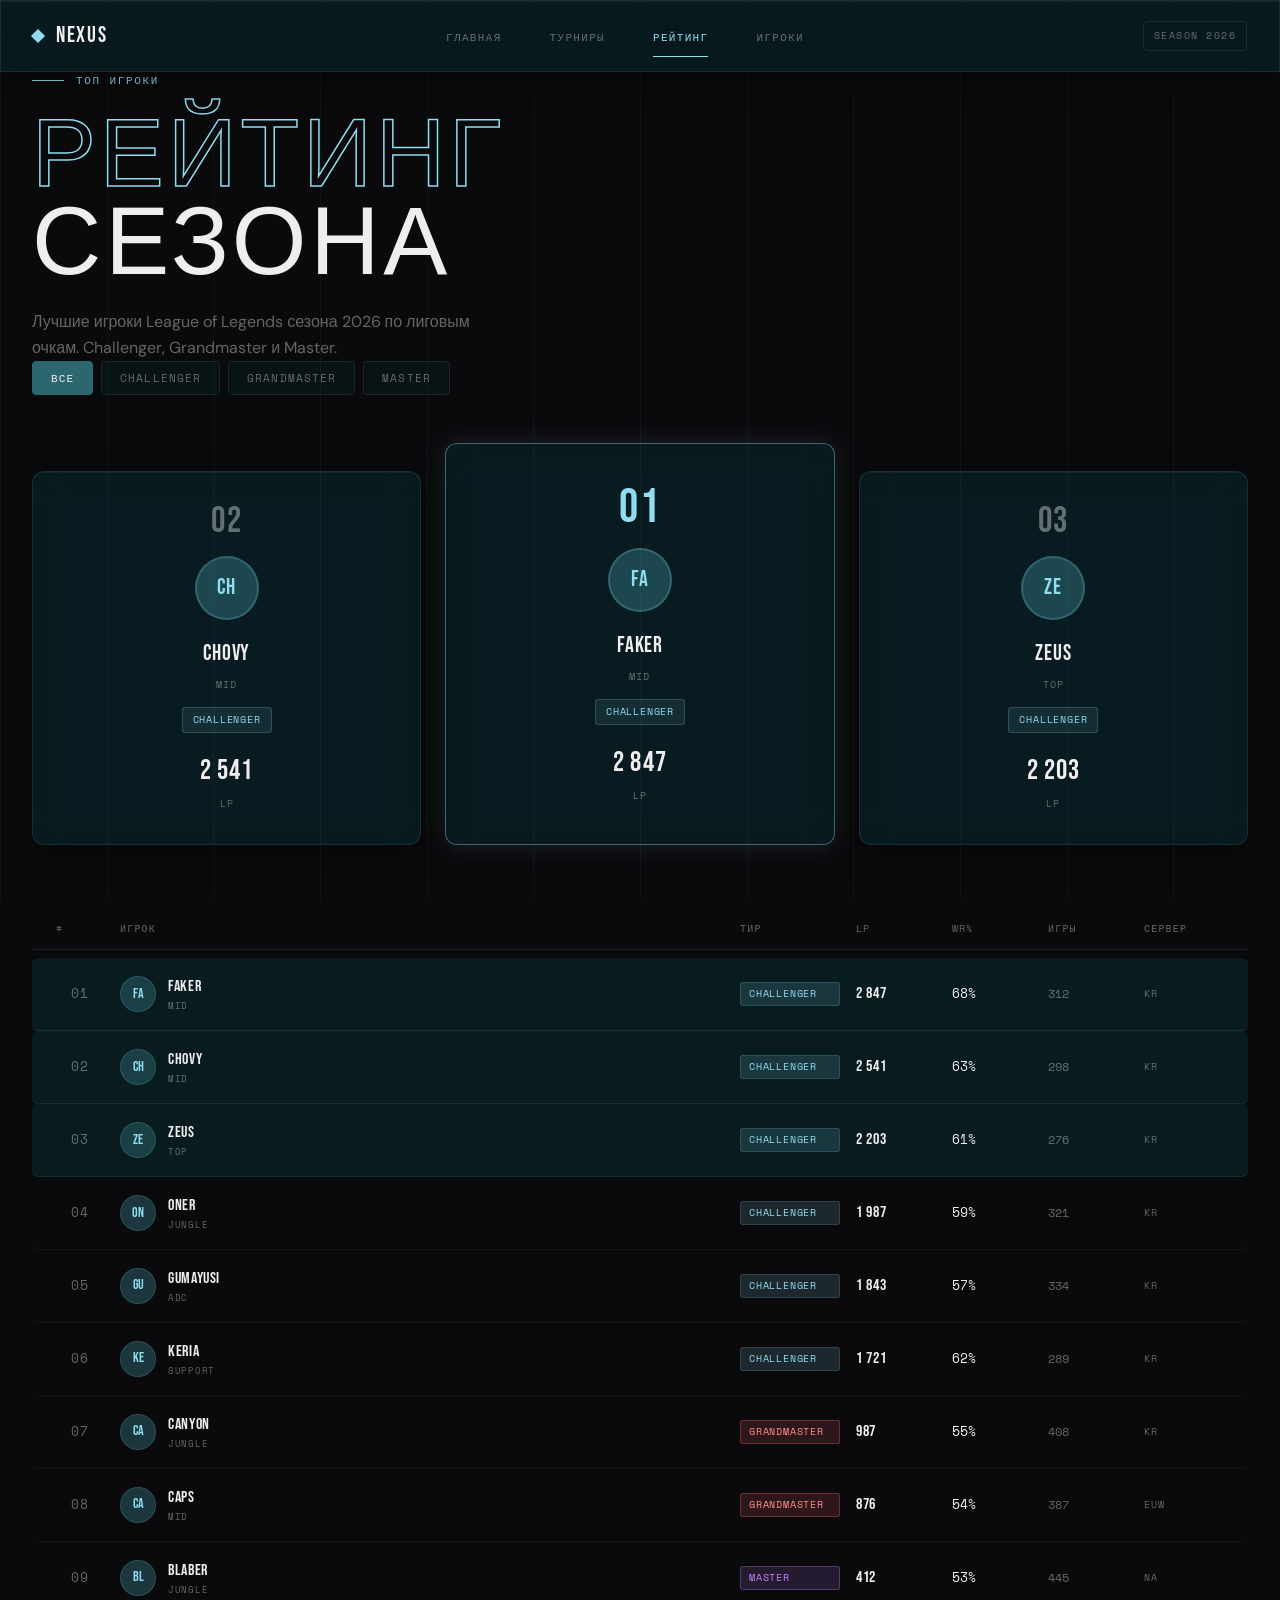
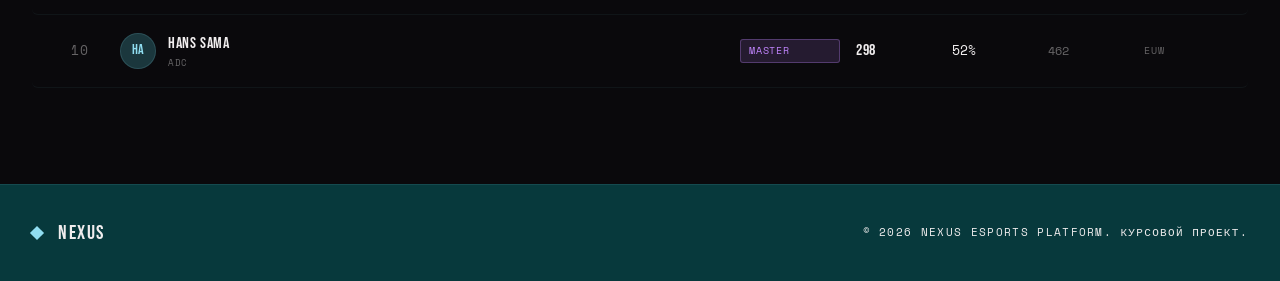
==== leaderboard.html @ 3f8cae0d "Initial commit" ====
<!DOCTYPE html>
<html lang="ru">
<head>
    <meta charset="UTF-8">
    <meta name="viewport" content="width=device-width, initial-scale=1.0">
    <title>NEXUS — Рейтинг игроков</title>
    <meta name="description" content="Рейтинг лучших игроков League of Legends. Challenger, Grandmaster и Master — топ сезона 2026.">
    <link rel="preconnect" href="https://fonts.googleapis.com">
    <link rel="preconnect" href="https://fonts.gstatic.com" crossorigin>
    <link href="https://fonts.googleapis.com/css2?family=Bebas+Neue&family=DM+Sans:wght@300;400;500;600;700&family=Space+Mono:wght@400;500;600;700&display=swap" rel="stylesheet">
    <link rel="stylesheet" href="styles/main.css">
</head>
<body data-page="leaderboard" class="dark">
    <div class="grid-overlay" aria-hidden="true"></div>

    <nav aria-label="Главная навигация">
        <a href="index.html" class="logo">
            <span class="logo-gem" aria-hidden="true"></span>
            NEXUS
        </a>
        <ul class="nav-center">
            <li><a href="index.html">Главная</a></li>
            <li><a href="tournaments.html">Турниры</a></li>
            <li><a href="leaderboard.html" class="active">Рейтинг</a></li>
            <li><a href="player.html">Игроки</a></li>
        </ul>
        <div class="nav-right">
            <span class="nav-tag">Season 2026</span>
        </div>
    </nav>

    <main>
        <section class="lb-hero">
            <div class="lb-label">Топ игроки</div>
            <h1>
                <span class="outline-frost">РЕЙТИНГ</span><br>
                СЕЗОНА
            </h1>
            <p class="lb-sub">
                Лучшие игроки League of Legends сезона 2026 по лиговым очкам. Challenger, Grandmaster и Master.
            </p>
        </section>

        <div class="lb-filters" aria-label="Фильтры по тиру" role="group">
            <button class="filter-tab active" data-tier="all">Все</button>
            <button class="filter-tab" data-tier="challenger">Challenger</button>
            <button class="filter-tab" data-tier="grandmaster">Grandmaster</button>
            <button class="filter-tab" data-tier="master">Master</button>
        </div>

        <section class="lb-podium" aria-label="Топ 3 игрока" id="podiumContainer">
        </section>

        <section class="lb-table-section" aria-label="Полный рейтинг">
            <div class="lb-table-head" role="row">
                <span>#</span>
                <span>Игрок</span>
                <span>Тир</span>
                <span>LP</span>
                <span class="col-wr">WR%</span>
                <span class="col-games">Игры</span>
                <span class="col-server">Сервер</span>
            </div>
            <div id="leaderboardTable" role="list" aria-label="Таблица рейтинга">
            </div>
        </section>
    </main>

    <footer>
        <div class="container">
            <div class="footer-inner">
                <span class="logo">
                    <span class="logo-gem" aria-hidden="true"></span>
                    NEXUS
                </span>
                <p class="footer-note">© 2026 NEXUS Esports Platform. Курсовой проект.</p>
            </div>
        </div>
    </footer>

    <script src="scripts/main.js"></script>
</body>
</html>
---- styles/main.css ----
*, *::before, *::after {
  box-sizing: border-box;
  margin: 0;
  padding: 0;
}

:root {
  --accent-game: #C8991A;
  --accent-game-light: #F0C040;
}

html {
  scroll-behavior: smooth;
  font-size: 16px;
}

body {
  font-family: "DM Sans", sans-serif;
  font-size: 15px;
  font-weight: 400;
  line-height: 1.6;
  color: #0C0C0C;
  background: #F7F5F0;
  overflow-x: hidden;
}

body.theme-lol {
  --accent-game: #3A86FF;
  --accent-game-light: #5fa0ff;
}

a {
  color: inherit;
  text-decoration: none;
}

button {
  font-family: inherit;
  font-size: inherit;
  color: inherit;
  background: none;
  border: none;
  cursor: pointer;
}

ul {
  list-style: none;
}

img, svg {
  display: block;
  max-width: 100%;
}

.grid-overlay {
  position: fixed;
  inset: 0;
  pointer-events: none;
  z-index: 1;
  background-image: linear-gradient(to right, rgba(12, 12, 12, 0.08) 1px, transparent 1px);
  background-size: 8.3333333333% 100%;
  opacity: 0.5;
}
@media (max-width: 900px) {
  .grid-overlay {
    display: none;
  }
}

h1, h2, h3, h4 {
  font-family: "Bebas Neue", sans-serif;
  font-weight: 400;
  line-height: 1;
  letter-spacing: 0.02em;
}

.mono {
  font-family: "Space Mono", monospace;
  letter-spacing: 0.04em;
}

section {
  opacity: 0;
  transform: translateY(40px);
  transition: opacity 0.6s cubic-bezier(0.16, 1, 0.3, 1), transform 0.6s cubic-bezier(0.16, 1, 0.3, 1);
  pointer-events: none;
}
section.fade-in {
  opacity: 1;
  transform: translateY(0);
  pointer-events: auto;
}

.container {
  width: 100%;
  max-width: 1440px;
  margin: 0 auto;
  padding: 0 2rem;
}
@media (max-width: 640px) {
  .container {
    padding: 0 1rem;
  }
}

.outline {
  -webkit-text-stroke: 1.5px #0C0C0C;
  color: transparent;
}

.gold {
  color: var(--accent-game);
}

.section-label {
  display: flex;
  align-items: center;
  gap: 1rem;
  margin-bottom: 2rem;
  font-family: "Space Mono", monospace;
  font-size: 12px;
  text-transform: uppercase;
  letter-spacing: 0.12em;
}
.section-label .label-num {
  color: var(--accent-game);
  font-weight: 700;
}
.section-label .label-text {
  color: #9A9080;
}

.section-header {
  width: 100%;
  max-width: 1440px;
  margin: 0 auto;
  padding: 0 2rem;
}
@media (max-width: 640px) {
  .section-header {
    padding: 0 1rem;
  }
}
.section-header {
  margin-bottom: 4rem;
}

.section-title {
  font-family: "Bebas Neue", sans-serif;
  font-size: clamp(38px, 5vw, 68px);
  line-height: 0.95;
  letter-spacing: 0.01em;
}

nav {
  position: sticky;
  top: 0;
  z-index: 100;
  height: 72px;
  display: flex;
  align-items: center;
  justify-content: space-between;
  padding: 0 2rem;
  border-bottom: 1px solid rgba(12, 12, 12, 0.08);
  background: rgba(247, 245, 240, 0.88);
  backdrop-filter: blur(14px);
  -webkit-backdrop-filter: blur(14px);
}
@media (max-width: 640px) {
  nav {
    padding: 0 1rem;
  }
}

.logo {
  display: flex;
  align-items: center;
  gap: 1rem;
  font-family: "Bebas Neue", sans-serif;
  font-size: 24px;
  letter-spacing: 0.08em;
}
.logo .logo-gem {
  width: 10px;
  height: 10px;
  background: var(--accent-game);
  transform: rotate(45deg);
  display: inline-block;
}

.nav-center {
  display: flex;
  gap: 3rem;
}
.nav-center a {
  font-family: "Space Mono", monospace;
  font-size: 12px;
  text-transform: uppercase;
  letter-spacing: 0.12em;
  color: #0C0C0C;
  padding: 0.5rem 0;
  position: relative;
  transition: color 0.2s cubic-bezier(0.16, 1, 0.3, 1);
}
.nav-center a::after {
  content: "";
  position: absolute;
  left: 0;
  bottom: -4px;
  width: 0;
  height: 1px;
  background: var(--accent-game);
  transition: width 0.35s cubic-bezier(0.16, 1, 0.3, 1);
}
.nav-center a:hover {
  color: var(--accent-game);
}
.nav-center a:hover::after {
  width: 100%;
}
.nav-center a.active {
  color: var(--accent-game);
}
.nav-center a.active::after {
  width: 100%;
}

.nav-right {
  display: flex;
  align-items: center;
  gap: 1.5rem;
}
.nav-right .nav-tag {
  font-family: "Space Mono", monospace;
  font-size: 10px;
  text-transform: uppercase;
  letter-spacing: 0.15em;
  color: #9A9080;
  padding: 6px 10px;
  border: 1px solid rgba(12, 12, 12, 0.08);
  border-radius: 4px;
}

.game-switcher {
  display: flex;
  gap: 2px;
  padding: 4px;
  background: #F0EDE6;
  border-radius: 8px;
  border: 1px solid rgba(12, 12, 12, 0.08);
}
.game-switcher .game-btn {
  font-family: "Space Mono", monospace;
  font-size: 11px;
  text-transform: uppercase;
  letter-spacing: 0.1em;
  padding: 6px 12px;
  border-radius: 4px;
  color: #9A9080;
  transition: all 0.2s cubic-bezier(0.16, 1, 0.3, 1);
}
.game-switcher .game-btn:hover {
  color: #0C0C0C;
}
.game-switcher .game-btn.active {
  background: #0C0C0C;
  color: #FAFAF8;
}

.hero {
  position: relative;
  padding: 4rem 0 0;
  overflow: hidden;
}
.hero::before {
  content: "";
  position: absolute;
  top: 20%;
  right: -10%;
  width: 600px;
  height: 600px;
  background: radial-gradient(circle, rgba(200, 153, 26, 0.15), transparent 70%);
  pointer-events: none;
  z-index: 0;
}

.hero-main {
  width: 100%;
  max-width: 1440px;
  margin: 0 auto;
  padding: 0 2rem;
}
@media (max-width: 640px) {
  .hero-main {
    padding: 0 1rem;
  }
}
.hero-main {
  display: grid;
  grid-template-columns: 1.2fr 1fr;
  gap: 5rem;
  align-items: center;
  padding-top: 4rem;
  padding-bottom: 5rem;
  position: relative;
  z-index: 1;
}

.hero-left {
  display: flex;
  flex-direction: column;
  gap: 2rem;
}

.season-tag {
  display: inline-flex;
  align-items: center;
  gap: 1rem;
  font-family: "Space Mono", monospace;
  font-size: 11px;
  text-transform: uppercase;
  letter-spacing: 0.18em;
  color: #9A9080;
}
.season-tag .season-bar {
  width: 32px;
  height: 1px;
  background: var(--accent-game);
}

.hero-headline {
  font-family: "Bebas Neue", sans-serif;
  font-size: clamp(70px, 9vw, 120px);
  line-height: 0.88;
  letter-spacing: 0.005em;
}
.hero-headline span {
  display: block;
}
.hero-headline .outline {
  -webkit-text-stroke: 2px #0C0C0C;
  color: transparent;
}
.hero-headline .gold {
  color: var(--accent-game);
}

.hero-body {
  max-width: 440px;
  font-size: 15px;
  color: #9A9080;
  line-height: 1.65;
}

.hero-cta {
  display: flex;
  gap: 1rem;
  flex-wrap: wrap;
  margin-top: 1rem;
}

.hero-metrics {
  display: flex;
  gap: 4rem;
  margin-top: 2rem;
  padding-top: 2rem;
  border-top: 1px solid rgba(12, 12, 12, 0.08);
}
.hero-metrics .metric {
  display: flex;
  flex-direction: column;
  gap: 4px;
}
.hero-metrics .metric-num {
  font-family: "Bebas Neue", sans-serif;
  font-size: 42px;
  line-height: 1;
  color: #0C0C0C;
}
.hero-metrics .metric-num sup {
  font-size: 0.5em;
  color: var(--accent-game);
  vertical-align: super;
}
.hero-metrics .metric-label {
  font-family: "Space Mono", monospace;
  font-size: 10px;
  text-transform: uppercase;
  letter-spacing: 0.15em;
  color: #9A9080;
}

.hero-right {
  position: relative;
  aspect-ratio: 1;
  display: flex;
  align-items: center;
  justify-content: center;
}

.hero-svg-wrap {
  width: 100%;
  max-width: 420px;
  aspect-ratio: 1;
  position: relative;
}
.hero-svg-wrap .hero-ring {
  position: absolute;
  inset: 0;
  border: 1px solid rgba(12, 12, 12, 0.08);
  border-radius: 50%;
}
.hero-svg-wrap .hero-ring.r2 {
  inset: 12%;
}
.hero-svg-wrap .hero-ring.r3 {
  inset: 28%;
  border-color: var(--accent-game);
  border-style: dashed;
}
.hero-svg-wrap .hero-gem-big {
  position: absolute;
  top: 50%;
  left: 50%;
  width: 80px;
  height: 80px;
  transform: translate(-50%, -50%) rotate(45deg);
  background: var(--accent-game);
  box-shadow: 0 20px 60px rgba(200, 153, 26, 0.4);
  animation: gem-float 4s ease-in-out infinite;
}
.hero-svg-wrap .hero-game-tag {
  position: absolute;
  font-family: "Space Mono", monospace;
  font-size: 11px;
  text-transform: uppercase;
  letter-spacing: 0.15em;
  padding: 6px 10px;
  background: #FAFAF8;
  border: 1px solid rgba(12, 12, 12, 0.08);
  border-radius: 4px;
}
.hero-svg-wrap .hero-game-tag.tag-dota {
  top: 10%;
  left: 0;
}
.hero-svg-wrap .hero-game-tag.tag-lol {
  bottom: 10%;
  right: 0;
}

@keyframes gem-float {
  0%, 100% {
    transform: translate(-50%, -50%) rotate(45deg);
  }
  50% {
    transform: translate(-50%, -60%) rotate(50deg);
  }
}
.btn-primary {
  display: inline-flex;
  align-items: center;
  gap: 0.5rem;
  padding: 14px 24px;
  background: #0C0C0C;
  color: #FAFAF8;
  font-family: "Space Mono", monospace;
  font-size: 12px;
  text-transform: uppercase;
  letter-spacing: 0.12em;
  border-radius: 4px;
  position: relative;
  overflow: hidden;
  isolation: isolate;
  transition: color 0.35s cubic-bezier(0.16, 1, 0.3, 1);
}
.btn-primary::before {
  content: "";
  position: absolute;
  inset: 0;
  background: #C8991A;
  transform: translateX(-101%);
  transition: transform 0.35s cubic-bezier(0.16, 1, 0.3, 1);
  z-index: -1;
}
.btn-primary:hover {
  color: #0C0C0C;
}
.btn-primary:hover::before {
  transform: translateX(0);
}
.btn-primary svg {
  transition: transform 0.35s cubic-bezier(0.16, 1, 0.3, 1);
}
.btn-primary:hover svg {
  transform: translateX(4px);
}

.btn-ghost {
  display: inline-flex;
  align-items: center;
  gap: 0.5rem;
  padding: 14px 24px;
  background: transparent;
  color: #0C0C0C;
  font-family: "Space Mono", monospace;
  font-size: 12px;
  text-transform: uppercase;
  letter-spacing: 0.12em;
  border: 1px solid #0C0C0C;
  border-radius: 4px;
  position: relative;
  overflow: hidden;
  isolation: isolate;
  transition: color 0.35s cubic-bezier(0.16, 1, 0.3, 1);
}
.btn-ghost::before {
  content: "";
  position: absolute;
  inset: 0;
  background: #0C0C0C;
  transform: translateX(-101%);
  transition: transform 0.35s cubic-bezier(0.16, 1, 0.3, 1);
  z-index: -1;
}
.btn-ghost:hover {
  color: #FAFAF8;
}
.btn-ghost:hover::before {
  transform: translateX(0);
}

.btn-nav {
  padding: 10px 18px;
  background: var(--accent-game);
  color: #0C0C0C;
  font-family: "Space Mono", monospace;
  font-size: 11px;
  text-transform: uppercase;
  letter-spacing: 0.12em;
  border-radius: 4px;
  transition: background 0.2s cubic-bezier(0.16, 1, 0.3, 1);
}
.btn-nav:hover {
  background: var(--accent-game-light);
}

.feature-link {
  display: inline-flex;
  align-items: center;
  gap: 0.5rem;
  font-family: "Space Mono", monospace;
  font-size: 11px;
  text-transform: uppercase;
  letter-spacing: 0.12em;
  color: #0C0C0C;
  padding-bottom: 2px;
  border-bottom: 1px solid #0C0C0C;
  transition: all 0.2s cubic-bezier(0.16, 1, 0.3, 1);
}
.feature-link:hover {
  color: var(--accent-game);
  border-color: var(--accent-game);
  gap: 1rem;
}

.match-card {
  background: #FAFAF8;
  border: 1px solid rgba(12, 12, 12, 0.08);
  border-radius: 8px;
  padding: 1.5rem;
  display: flex;
  flex-direction: column;
  gap: 1rem;
  transition: all 0.35s cubic-bezier(0.16, 1, 0.3, 1);
}
.match-card:hover {
  border-color: var(--accent-game);
  transform: translateY(-4px);
  box-shadow: 0 20px 40px -20px rgba(12, 12, 12, 0.15);
}

.match-header {
  display: flex;
  justify-content: space-between;
  align-items: center;
  font-family: "Space Mono", monospace;
  font-size: 10px;
  text-transform: uppercase;
  letter-spacing: 0.12em;
}

.match-status {
  display: inline-flex;
  align-items: center;
  gap: 6px;
  padding: 4px 8px;
  border-radius: 4px;
}
.match-status::before {
  content: "";
  width: 6px;
  height: 6px;
  border-radius: 50%;
  background: currentColor;
}
.match-status.live {
  background: rgba(220, 38, 38, 0.1);
  color: #DC2626;
}
.match-status.live::before {
  animation: pulse 1.4s ease-in-out infinite;
}
.match-status.upcoming {
  background: rgba(200, 153, 26, 0.12);
  color: #C8991A;
}
.match-status.finished {
  background: #F0EDE6;
  color: #9A9080;
}

.match-format {
  color: #9A9080;
}

.match-teams {
  display: grid;
  gap: 0.5rem;
}

.match-team {
  display: grid;
  grid-template-columns: 36px 1fr auto;
  align-items: center;
  gap: 1rem;
  padding: 1rem;
  background: #F7F5F0;
  border-radius: 4px;
}
.match-team .team-logo {
  width: 36px;
  height: 36px;
  display: flex;
  align-items: center;
  justify-content: center;
  background: #0C0C0C;
  color: #FAFAF8;
  font-family: "Space Mono", monospace;
  font-size: 11px;
  font-weight: 700;
  border-radius: 4px;
  letter-spacing: 0.05em;
}
.match-team .team-name {
  font-weight: 500;
  font-size: 14px;
}
.match-team .team-score {
  font-family: "Bebas Neue", sans-serif;
  font-size: 24px;
  color: #0C0C0C;
  min-width: 28px;
  text-align: right;
}
.match-team.winner .team-score {
  color: var(--accent-game);
}

.match-footer {
  display: flex;
  justify-content: space-between;
  align-items: center;
  font-family: "Space Mono", monospace;
  font-size: 11px;
  color: #9A9080;
  padding-top: 1rem;
  border-top: 1px solid rgba(12, 12, 12, 0.08);
}

.team-card {
  background: #FAFAF8;
  border: 1px solid rgba(12, 12, 12, 0.08);
  border-radius: 8px;
  padding: 2rem;
  display: flex;
  flex-direction: column;
  gap: 1.5rem;
  transition: all 0.35s cubic-bezier(0.16, 1, 0.3, 1);
}
.team-card:hover {
  border-color: var(--accent-game);
  transform: translateY(-4px);
}
.team-card .team-card-head {
  display: grid;
  grid-template-columns: 56px 1fr auto;
  align-items: center;
  gap: 1rem;
}
.team-card .team-card-logo {
  width: 56px;
  height: 56px;
  background: #0C0C0C;
  color: #FAFAF8;
  font-family: "Space Mono", monospace;
  font-size: 14px;
  font-weight: 700;
  display: flex;
  align-items: center;
  justify-content: center;
  border-radius: 8px;
}
.team-card .team-card-name {
  font-family: "Bebas Neue", sans-serif;
  font-size: 24px;
  letter-spacing: 0.02em;
}
.team-card .team-card-region {
  font-family: "Space Mono", monospace;
  font-size: 10px;
  text-transform: uppercase;
  letter-spacing: 0.15em;
  color: #9A9080;
  margin-top: 2px;
}
.team-card .team-card-game {
  font-family: "Space Mono", monospace;
  font-size: 10px;
  text-transform: uppercase;
  letter-spacing: 0.15em;
  padding: 4px 8px;
  border: 1px solid rgba(12, 12, 12, 0.08);
  border-radius: 4px;
}
.team-card .team-players {
  display: flex;
  flex-direction: column;
  gap: 4px;
}
.team-card .player-row {
  display: grid;
  grid-template-columns: 70px 1fr;
  gap: 1rem;
  padding: 6px 1rem;
  border-radius: 4px;
  font-size: 13px;
  background: #F7F5F0;
}
.team-card .player-row .player-role {
  font-family: "Space Mono", monospace;
  font-size: 10px;
  text-transform: uppercase;
  letter-spacing: 0.1em;
  color: #9A9080;
}
.team-card .player-row .player-name {
  font-weight: 500;
}
.team-card .team-winrate {
  display: flex;
  flex-direction: column;
  gap: 6px;
}
.team-card .team-winrate .wr-head {
  display: flex;
  justify-content: space-between;
  font-family: "Space Mono", monospace;
  font-size: 10px;
  text-transform: uppercase;
  letter-spacing: 0.12em;
  color: #9A9080;
}
.team-card .team-winrate .wr-head strong {
  color: #0C0C0C;
  font-weight: 700;
}
.team-card .team-winrate .wr-bar {
  height: 4px;
  background: #F0EDE6;
  border-radius: 2px;
  overflow: hidden;
}
.team-card .team-winrate .wr-bar span {
  display: block;
  height: 100%;
  background: var(--accent-game);
  border-radius: 2px;
  transition: width 0.6s cubic-bezier(0.16, 1, 0.3, 1);
}

.tournament-card {
  background: rgba(255, 255, 255, 0.05);
  border: 1px solid rgba(255, 255, 255, 0.08);
  border-radius: 8px;
  padding: 2rem;
  display: flex;
  flex-direction: column;
  gap: 1.5rem;
  color: #FAFAF8;
  transition: all 0.35s cubic-bezier(0.16, 1, 0.3, 1);
}
.tournament-card:hover {
  border-color: var(--accent-game);
  background: rgba(200, 153, 26, 0.05);
  transform: translateY(-4px);
}
.tournament-card.on-light {
  background: #FAFAF8;
  border-color: rgba(12, 12, 12, 0.08);
  color: #0C0C0C;
}
.tournament-card.on-light:hover {
  background: #F0EDE6;
}
.tournament-card.on-light .t-prize strong {
  color: var(--accent-game);
}
.tournament-card.on-light .t-meta {
  color: #9A9080;
}
.tournament-card .t-head {
  display: flex;
  justify-content: space-between;
  align-items: flex-start;
  gap: 1rem;
  font-family: "Space Mono", monospace;
  font-size: 10px;
  text-transform: uppercase;
  letter-spacing: 0.15em;
}
.tournament-card .t-game {
  padding: 4px 8px;
  border: 1px solid currentColor;
  border-radius: 4px;
  opacity: 0.7;
}
.tournament-card .t-status {
  padding: 4px 8px;
  border-radius: 4px;
  background: rgba(200, 153, 26, 0.2);
  color: var(--accent-game-light);
}
.tournament-card .t-status.finished {
  background: rgba(154, 144, 128, 0.2);
  opacity: 0.7;
}
.tournament-card .t-name {
  font-family: "Bebas Neue", sans-serif;
  font-size: 28px;
  line-height: 1.05;
  letter-spacing: 0.01em;
}
.tournament-card .t-meta {
  display: flex;
  flex-direction: column;
  gap: 4px;
  font-family: "Space Mono", monospace;
  font-size: 12px;
  color: rgba(255, 255, 255, 0.6);
}
.tournament-card .t-meta .t-meta-row {
  display: flex;
  justify-content: space-between;
}
.tournament-card .t-prize {
  display: flex;
  justify-content: space-between;
  align-items: baseline;
  padding-top: 1rem;
  border-top: 1px solid rgba(255, 255, 255, 0.08);
  font-family: "Space Mono", monospace;
  font-size: 11px;
  text-transform: uppercase;
  letter-spacing: 0.12em;
}
.tournament-card .t-prize strong {
  font-family: "Bebas Neue", sans-serif;
  font-size: 24px;
  color: var(--accent-game-light);
  letter-spacing: 0.01em;
}
.tournament-card.on-light .t-prize {
  border-top-color: rgba(12, 12, 12, 0.08);
}
.tournament-card.on-light .t-game {
  border-color: rgba(12, 12, 12, 0.08);
}

.feature-card {
  position: relative;
  padding: 2rem;
  background: #FAFAF8;
  border: 1px solid rgba(12, 12, 12, 0.08);
  border-radius: 8px;
  display: flex;
  flex-direction: column;
  gap: 1.5rem;
  transition: all 0.35s cubic-bezier(0.16, 1, 0.3, 1);
}
.feature-card:hover {
  border-color: var(--accent-game);
  transform: translateY(-4px);
}
.feature-card .feature-icon-wrap {
  width: 56px;
  height: 56px;
  display: flex;
  align-items: center;
  justify-content: center;
  background: #F0EDE6;
  border-radius: 8px;
  color: var(--accent-game);
}
.feature-card .feature-num {
  position: absolute;
  top: 1.5rem;
  right: 1.5rem;
  font-family: "Space Mono", monospace;
  font-size: 11px;
  color: #9A9080;
  letter-spacing: 0.12em;
}
.feature-card .feature-title {
  font-family: "Bebas Neue", sans-serif;
  font-size: 28px;
  line-height: 1;
}
.feature-card .feature-desc {
  color: #9A9080;
  font-size: 14px;
  flex: 1;
}
.feature-card .feature-link {
  display: inline-flex;
  align-items: center;
  gap: 6px;
  font-family: "Space Mono", monospace;
  font-size: 11px;
  text-transform: uppercase;
  letter-spacing: 0.12em;
  color: var(--accent-game);
  transition: gap 0.2s cubic-bezier(0.16, 1, 0.3, 1);
  margin-top: auto;
}
.feature-card .feature-link:hover {
  gap: 10px;
}

@keyframes pulse {
  0%, 100% {
    opacity: 1;
    transform: scale(1);
  }
  50% {
    opacity: 0.4;
    transform: scale(1.3);
  }
}
.ticker-bar {
  border-top: 1px solid rgba(12, 12, 12, 0.08);
  border-bottom: 1px solid rgba(12, 12, 12, 0.08);
  background: #F0EDE6;
  overflow: hidden;
  position: relative;
  z-index: 1;
}

.ticker-track {
  display: flex;
  gap: 4rem;
  padding: 1rem 0;
  animation: ticker-scroll 40s linear infinite;
  white-space: nowrap;
  width: max-content;
}

.ticker-item {
  display: inline-flex;
  align-items: center;
  gap: 1rem;
  font-family: "Space Mono", monospace;
  font-size: 13px;
  color: #9A9080;
}
.ticker-item strong {
  color: #0C0C0C;
  font-weight: 500;
}
.ticker-item .ticker-gem {
  width: 6px;
  height: 6px;
  transform: rotate(45deg);
  background: var(--accent-game);
  flex-shrink: 0;
}
.ticker-item .ticker-score {
  font-family: "Bebas Neue", sans-serif;
  color: var(--accent-game);
  font-size: 18px;
}

@keyframes ticker-scroll {
  from {
    transform: translateX(0);
  }
  to {
    transform: translateX(-50%);
  }
}
.section-marquee {
  padding: 4rem 0;
  overflow: hidden;
  border-top: 1px solid rgba(12, 12, 12, 0.08);
  border-bottom: 1px solid rgba(12, 12, 12, 0.08);
}

.marquee-row {
  overflow: hidden;
  width: 100%;
}

.marquee-track {
  display: flex;
  gap: 5rem;
  animation: marquee-scroll 35s linear infinite;
  width: max-content;
  padding: 1rem 0;
}

.marquee-item {
  font-family: "Bebas Neue", sans-serif;
  font-size: clamp(48px, 8vw, 100px);
  line-height: 1;
  letter-spacing: 0.04em;
  display: inline-flex;
  align-items: center;
  gap: 1.5rem;
  white-space: nowrap;
  color: #0C0C0C;
}
.marquee-item.outline-text {
  -webkit-text-stroke: 1.5px #0C0C0C;
  color: transparent;
}
.marquee-item .m-gem {
  width: 24px;
  height: 24px;
  transform: rotate(45deg);
  background: var(--accent-game);
  flex-shrink: 0;
}
.marquee-item .m-circle {
  width: 24px;
  height: 24px;
  border: 2px solid var(--accent-game);
  border-radius: 50%;
  flex-shrink: 0;
}

@keyframes marquee-scroll {
  from {
    transform: translateX(0);
  }
  to {
    transform: translateX(-50%);
  }
}
.section-features {
  padding: 8rem 0;
}
@media (max-width: 900px) {
  .section-features {
    padding: 4rem 0;
  }
}
.section-features {
  background: #F7F5F0;
  position: relative;
}

.features-grid {
  width: 100%;
  max-width: 1440px;
  margin: 0 auto;
  padding: 0 2rem;
}
@media (max-width: 640px) {
  .features-grid {
    padding: 0 1rem;
  }
}
.features-grid {
  display: grid;
  grid-template-columns: repeat(3, 1fr);
  gap: 1.5rem;
}

.section-tournaments {
  padding: 8rem 0;
}
@media (max-width: 900px) {
  .section-tournaments {
    padding: 4rem 0;
  }
}
.section-tournaments {
  background: #0C0C0C;
  color: #FAFAF8;
  position: relative;
  overflow: hidden;
}
.section-tournaments .section-label .label-text {
  color: rgba(255, 255, 255, 0.5);
}
.section-tournaments .section-title {
  color: #FAFAF8;
}

.dark-blob {
  position: absolute;
  width: 500px;
  height: 500px;
  border-radius: 50%;
  background: rgba(200, 153, 26, 0.12);
  filter: blur(80px);
  pointer-events: none;
}
.dark-blob.dark-blob-1 {
  top: -10%;
  left: -10%;
}
.dark-blob.dark-blob-2 {
  bottom: -15%;
  right: -10%;
  background: rgba(58, 134, 255, 0.1);
}

.tournaments-list {
  width: 100%;
  max-width: 1440px;
  margin: 0 auto;
  padding: 0 2rem;
}
@media (max-width: 640px) {
  .tournaments-list {
    padding: 0 1rem;
  }
}
.tournaments-list {
  display: grid;
  grid-template-columns: repeat(3, 1fr);
  gap: 1.5rem;
  position: relative;
  z-index: 1;
}

.tournaments-page .section-tournaments {
  background: #F7F5F0;
  color: #0C0C0C;
}
.tournaments-page .section-tournaments .section-label .label-text {
  color: #9A9080;
}
.tournaments-page .section-tournaments .section-title {
  color: #0C0C0C;
}
.tournaments-page .section-tournaments .dark-blob {
  display: none;
}

.section-leaders {
  padding: 8rem 0;
}
@media (max-width: 900px) {
  .section-leaders {
    padding: 4rem 0;
  }
}
.section-leaders {
  background: #F0EDE6;
}

.leaders-layout {
  width: 100%;
  max-width: 1440px;
  margin: 0 auto;
  padding: 0 2rem;
}
@media (max-width: 640px) {
  .leaders-layout {
    padding: 0 1rem;
  }
}
.leaders-layout {
  display: grid;
  grid-template-columns: 2fr 1fr;
  gap: 3rem;
  align-items: start;
}

.leaders-table {
  display: flex;
  flex-direction: column;
  gap: 0.5rem;
}

.leader-row {
  display: grid;
  grid-template-columns: 40px 48px 1fr 80px 60px;
  align-items: center;
  gap: 1.5rem;
  padding: 1.5rem;
  background: #FAFAF8;
  border: 1px solid rgba(12, 12, 12, 0.08);
  border-radius: 8px;
  transition: all 0.35s cubic-bezier(0.16, 1, 0.3, 1);
}
.leader-row:hover {
  border-color: var(--accent-game);
  transform: translateX(6px);
}
.leader-row .rank {
  font-family: "Bebas Neue", sans-serif;
  font-size: 28px;
  color: var(--accent-game);
  letter-spacing: 0.02em;
}
.leader-row .lr-logo {
  width: 48px;
  height: 48px;
  background: #0C0C0C;
  color: #FAFAF8;
  font-family: "Space Mono", monospace;
  font-size: 12px;
  font-weight: 700;
  display: flex;
  align-items: center;
  justify-content: center;
  border-radius: 4px;
}
.leader-row .lr-info {
  display: flex;
  flex-direction: column;
  gap: 2px;
}
.leader-row .lr-info .lr-name {
  font-family: "Bebas Neue", sans-serif;
  font-size: 20px;
  letter-spacing: 0.02em;
}
.leader-row .lr-info .lr-region {
  font-family: "Space Mono", monospace;
  font-size: 10px;
  text-transform: uppercase;
  letter-spacing: 0.15em;
  color: #9A9080;
}
.leader-row .lr-wr {
  font-family: "Space Mono", monospace;
  font-size: 12px;
  color: #9A9080;
  text-transform: uppercase;
  letter-spacing: 0.1em;
  text-align: right;
}
.leader-row .lr-wr strong {
  display: block;
  font-family: "Bebas Neue", sans-serif;
  font-size: 24px;
  color: #0C0C0C;
  letter-spacing: 0.01em;
}
.leader-row .lr-game {
  font-family: "Space Mono", monospace;
  font-size: 10px;
  text-transform: uppercase;
  letter-spacing: 0.15em;
  color: #9A9080;
  padding: 4px 8px;
  border: 1px solid rgba(12, 12, 12, 0.08);
  border-radius: 4px;
  text-align: center;
}
@media (max-width: 640px) {
  .leader-row {
    grid-template-columns: 30px 40px 1fr 60px;
  }
  .leader-row .lr-game {
    display: none;
  }
}

.leaders-visual {
  position: sticky;
  top: calc(72px + 2rem);
  padding: 2rem;
  background: #0C0C0C;
  color: #FAFAF8;
  border-radius: 16px;
  display: flex;
  flex-direction: column;
  gap: 1.5rem;
}
.leaders-visual .leaders-visual-title {
  font-family: "Space Mono", monospace;
  font-size: 11px;
  text-transform: uppercase;
  letter-spacing: 0.15em;
  color: rgba(255, 255, 255, 0.5);
}
.leaders-visual .leaders-visual-num {
  font-family: "Bebas Neue", sans-serif;
  font-size: 80px;
  line-height: 0.9;
  color: var(--accent-game);
}
.leaders-visual .leaders-visual-desc {
  font-size: 13px;
  color: rgba(255, 255, 255, 0.6);
}
.leaders-visual .leaders-bars {
  display: flex;
  gap: 6px;
  align-items: flex-end;
  height: 120px;
  margin-top: 1rem;
}
.leaders-visual .leaders-bars span {
  flex: 1;
  background: rgba(255, 255, 255, 0.1);
  border-radius: 2px;
  transition: background 0.2s cubic-bezier(0.16, 1, 0.3, 1);
}
.leaders-visual .leaders-bars span:nth-child(3n) {
  background: var(--accent-game);
}
.leaders-visual .leaders-bars span:hover {
  background: var(--accent-game-light);
}

.page-hero {
  width: 100%;
  max-width: 1440px;
  margin: 0 auto;
  padding: 0 2rem;
}
@media (max-width: 640px) {
  .page-hero {
    padding: 0 1rem;
  }
}
.page-hero {
  padding-top: 5rem;
  padding-bottom: 2rem;
  display: flex;
  flex-direction: column;
  gap: 1.5rem;
}
.page-hero .page-label {
  font-family: "Space Mono", monospace;
  font-size: 11px;
  text-transform: uppercase;
  letter-spacing: 0.15em;
  color: #9A9080;
}
.page-hero .page-label .label-num {
  color: var(--accent-game);
  font-weight: 700;
}
.page-hero .page-title {
  font-family: "Bebas Neue", sans-serif;
  font-size: clamp(56px, 8vw, 96px);
  line-height: 0.92;
}
.page-hero .page-sub {
  max-width: 520px;
  color: #9A9080;
  font-size: 15px;
}

.filters-bar {
  width: 100%;
  max-width: 1440px;
  margin: 0 auto;
  padding: 0 2rem;
}
@media (max-width: 640px) {
  .filters-bar {
    padding: 0 1rem;
  }
}
.filters-bar {
  display: flex;
  gap: 1.5rem;
  flex-wrap: wrap;
  align-items: center;
  padding-bottom: 3rem;
}
.filters-bar .filter-group {
  display: flex;
  flex-direction: column;
  gap: 6px;
}
.filters-bar .filter-group label {
  font-family: "Space Mono", monospace;
  font-size: 10px;
  text-transform: uppercase;
  letter-spacing: 0.15em;
  color: #9A9080;
}
.filters-bar select {
  font-family: "Space Mono", monospace;
  font-size: 12px;
  padding: 10px 32px 10px 14px;
  background: #FAFAF8;
  border: 1px solid rgba(12, 12, 12, 0.08);
  border-radius: 4px;
  color: #0C0C0C;
  cursor: pointer;
  appearance: none;
  background-image: url("data:image/svg+xml;utf8,<svg xmlns='http://www.w3.org/2000/svg' width='10' height='10' viewBox='0 0 10 10'><path d='M2 4 L5 7 L8 4' stroke='%230C0C0C' stroke-width='1.5' fill='none'/></svg>");
  background-repeat: no-repeat;
  background-position: right 12px center;
  min-width: 160px;
  transition: border 0.2s cubic-bezier(0.16, 1, 0.3, 1);
}
.filters-bar select:hover, .filters-bar select:focus {
  border-color: var(--accent-game);
  outline: none;
}

.catalog-grid {
  width: 100%;
  max-width: 1440px;
  margin: 0 auto;
  padding: 0 2rem;
}
@media (max-width: 640px) {
  .catalog-grid {
    padding: 0 1rem;
  }
}
.catalog-grid {
  display: grid;
  gap: 1.5rem;
  padding-bottom: 8rem;
}

.catalog-grid.tournaments-list {
  grid-template-columns: repeat(3, 1fr);
}

.catalog-grid.teams-grid {
  grid-template-columns: repeat(3, 1fr);
}

.catalog-grid.matches-list {
  grid-template-columns: 1fr;
  max-width: 900px;
  margin-left: auto;
  margin-right: auto;
}

.catalog-grid.matches-list .match-card .match-teams {
  grid-template-columns: 1fr 1fr;
}

.empty-state {
  width: 100%;
  max-width: 1440px;
  margin: 0 auto;
  padding: 0 2rem;
}
@media (max-width: 640px) {
  .empty-state {
    padding: 0 1rem;
  }
}
.empty-state {
  padding: 5rem 0;
  text-align: center;
  color: #9A9080;
  font-family: "Space Mono", monospace;
  font-size: 13px;
  text-transform: uppercase;
  letter-spacing: 0.12em;
}

footer {
  width: 100%;
  max-width: 1440px;
  margin: 0 auto;
  padding: 0 2rem;
}
@media (max-width: 640px) {
  footer {
    padding: 0 1rem;
  }
}
footer {
  padding: 2rem 2rem;
  display: flex;
  justify-content: space-between;
  align-items: center;
  gap: 1.5rem;
  border-top: 1px solid rgba(12, 12, 12, 0.08);
  font-family: "Space Mono", monospace;
  font-size: 11px;
  color: #9A9080;
  text-transform: uppercase;
  letter-spacing: 0.12em;
}
footer .footer-logo {
  display: flex;
  align-items: center;
  gap: 1rem;
  font-family: "Bebas Neue", sans-serif;
  font-size: 20px;
  letter-spacing: 0.08em;
  color: #0C0C0C;
}
footer .footer-logo .logo-gem {
  width: 8px;
  height: 8px;
  background: var(--accent-game);
  transform: rotate(45deg);
}
footer .footer-right {
  display: flex;
  gap: 1.5rem;
}
footer .footer-right a {
  transition: color 0.2s cubic-bezier(0.16, 1, 0.3, 1);
}
footer .footer-right a:hover {
  color: var(--accent-game);
}

@media (max-width: 1100px) {
  .nav-center {
    gap: 1.5rem;
  }
  .hero-main {
    grid-template-columns: 1fr !important;
    gap: 4rem !important;
  }
  .hero-right {
    display: none !important;
  }
  .features-grid {
    grid-template-columns: repeat(2, 1fr) !important;
  }
  .tournaments-list {
    grid-template-columns: repeat(2, 1fr) !important;
  }
  .teams-grid {
    grid-template-columns: repeat(2, 1fr) !important;
  }
}
@media (max-width: 900px) {
  .nav-center {
    display: none !important;
  }
  .nav-right .nav-tag {
    display: none !important;
  }
  .section-title {
    font-size: clamp(32px, 8vw, 48px) !important;
  }
  .hero-headline {
    font-size: clamp(60px, 15vw, 90px) !important;
  }
  .hero-metrics {
    gap: 1.5rem !important;
  }
  .leaders-layout {
    grid-template-columns: 1fr !important;
  }
  .filters-bar {
    flex-direction: column;
    align-items: stretch !important;
  }
}
@media (max-width: 640px) {
  .features-grid {
    grid-template-columns: 1fr !important;
  }
  .tournaments-list {
    grid-template-columns: 1fr !important;
  }
  .teams-grid {
    grid-template-columns: 1fr !important;
  }
  .hero-cta {
    flex-direction: column;
    align-items: stretch !important;
  }
  .hero-metrics {
    flex-wrap: wrap;
  }
  .metric {
    min-width: 45%;
  }
  footer {
    flex-direction: column !important;
    gap: 1.5rem !important;
    text-align: center;
  }
  .match-card .match-teams {
    grid-template-columns: 1fr !important;
  }
}
body.dark {
  background: #0A090C;
  color: #F0EDEE;
  --accent-game: #90DDF0;
  --accent-game-light: #2C666E;
}
body.dark .grid-overlay {
  background-image: linear-gradient(to right, rgba(144, 221, 240, 0.1) 1px, transparent 1px);
}
body.dark nav {
  background: rgba(7, 57, 60, 0.35);
  backdrop-filter: blur(20px) saturate(180%);
  -webkit-backdrop-filter: blur(20px) saturate(180%);
  border: 1px solid rgba(144, 221, 240, 0.1);
  box-shadow: 0 8px 32px rgba(0, 0, 0, 0.4), inset 0 1px 0 rgba(144, 221, 240, 0.06);
  border-bottom: 1px solid rgba(144, 221, 240, 0.1);
}
body.dark nav .logo {
  color: #F0EDEE;
  font-family: "Bebas Neue", sans-serif;
  font-size: 22px;
  letter-spacing: 0.08em;
  display: flex;
  align-items: center;
  gap: 0.8rem;
}
body.dark nav .logo .logo-hex {
  width: 14px;
  height: 14px;
  background: #90DDF0;
  clip-path: polygon(50% 0%, 100% 25%, 100% 75%, 50% 100%, 0% 75%, 0% 25%);
}
body.dark nav .logo .logo-gem {
  background: #90DDF0;
}
body.dark nav .nav-center a {
  font-family: "Space Mono", monospace;
  font-size: 11px;
  letter-spacing: 0.12em;
  color: rgba(240, 237, 238, 0.4);
  text-transform: uppercase;
  transition: color 0.2s;
}
body.dark nav .nav-center a::after {
  background: #90DDF0;
}
body.dark nav .nav-center a:hover {
  color: #F0EDEE;
}
body.dark nav .nav-center a.active {
  color: #90DDF0;
}
body.dark nav .nav-center a.active::after {
  width: 100%;
}
body.dark nav .nav-right .nav-tag {
  border-color: rgba(144, 221, 240, 0.1);
  color: rgba(240, 237, 238, 0.4);
}
body.dark nav .game-switcher {
  background: rgba(7, 57, 60, 0.5);
  border-color: rgba(144, 221, 240, 0.1);
}
body.dark nav .game-switcher .game-btn {
  color: rgba(240, 237, 238, 0.4);
}
body.dark nav .game-switcher .game-btn:hover {
  color: #F0EDEE;
}
body.dark nav .game-switcher .game-btn.active {
  background: #2C666E;
  color: #F0EDEE;
}
body.dark .hero::before {
  background: radial-gradient(circle, rgba(144, 221, 240, 0.08), transparent 70%);
}
body.dark .hero-headline {
  color: #F0EDEE;
}
body.dark .hero-headline .outline {
  -webkit-text-stroke: 2px #F0EDEE;
  color: transparent;
}
body.dark .hero-body {
  color: rgba(240, 237, 238, 0.4);
}
body.dark .hero-metrics {
  border-top-color: rgba(144, 221, 240, 0.1);
}
body.dark .hero-metrics .metric-num {
  color: #F0EDEE;
}
body.dark .hero-metrics .metric-num sup {
  color: #90DDF0;
}
body.dark .hero-metrics .metric-label {
  color: rgba(240, 237, 238, 0.4);
}
body.dark .season-tag {
  color: rgba(240, 237, 238, 0.4);
}
body.dark .season-tag .season-bar {
  background: #90DDF0;
}
body.dark .bracket-wrap {
  width: 100%;
  max-width: 420px;
  aspect-ratio: 1;
  display: flex;
  align-items: center;
  justify-content: center;
  animation: bracket-rotate 120s linear infinite;
}
body.dark .bracket-svg {
  width: 100%;
  height: 100%;
}
@keyframes bracket-rotate {
  from {
    transform: rotate(0deg);
  }
  to {
    transform: rotate(360deg);
  }
}
body.dark .section-label .label-num {
  color: #90DDF0;
}
body.dark .section-label .label-text {
  color: rgba(240, 237, 238, 0.4);
}
body.dark .section-title {
  color: #F0EDEE;
}
body.dark .section-title .outline {
  -webkit-text-stroke: 2px #F0EDEE;
  color: transparent;
}
body.dark .section-features {
  background: transparent;
}
body.dark .feature-card {
  background: rgba(7, 57, 60, 0.25);
  border-color: rgba(144, 221, 240, 0.1);
  color: #F0EDEE;
}
body.dark .feature-card .feature-num {
  color: rgba(144, 221, 240, 0.25);
}
body.dark .feature-card .feature-title {
  color: #F0EDEE;
}
body.dark .feature-card .feature-desc {
  color: rgba(240, 237, 238, 0.4);
}
body.dark .feature-card .feature-icon-wrap {
  color: #90DDF0;
  background: rgba(144, 221, 240, 0.08);
  border-color: rgba(144, 221, 240, 0.1);
}
body.dark .feature-card .feature-link {
  color: #90DDF0;
}
body.dark .feature-card .feature-link:hover {
  color: #F0EDEE;
}
body.dark .feature-card:hover {
  border-color: rgba(144, 221, 240, 0.3);
  box-shadow: 0 20px 60px -20px rgba(144, 221, 240, 0.08);
}
body.dark .section-marquee {
  border-color: rgba(144, 221, 240, 0.1);
}
body.dark .marquee-item {
  color: #F0EDEE;
}
body.dark .marquee-item.outline-text {
  -webkit-text-stroke: 1.5px rgba(240, 237, 238, 0.35);
  color: transparent;
}
body.dark .marquee-item .m-gem {
  background: #90DDF0;
}
body.dark .marquee-item .m-circle {
  border-color: #90DDF0;
}
body.dark .section-tournaments {
  background: transparent;
}
body.dark .tournament-card {
  background: rgba(7, 57, 60, 0.25);
  border-color: rgba(144, 221, 240, 0.1);
  color: #F0EDEE;
}
body.dark .tournament-card:hover {
  border-color: rgba(144, 221, 240, 0.35);
  box-shadow: 0 0 30px rgba(144, 221, 240, 0.06);
}
body.dark .tournament-card .t-game {
  color: #90DDF0;
  border-color: rgba(144, 221, 240, 0.1);
}
body.dark .tournament-card .t-name {
  color: #F0EDEE;
}
body.dark .tournament-card .t-meta-row {
  border-color: rgba(144, 221, 240, 0.1);
}
body.dark .tournament-card .t-meta-row span:first-child {
  color: rgba(240, 237, 238, 0.4);
}
body.dark .tournament-card .t-prize {
  border-color: rgba(144, 221, 240, 0.1);
}
body.dark .tournament-card .t-prize span {
  color: rgba(240, 237, 238, 0.4);
}
body.dark .tournament-card .t-prize strong {
  color: #90DDF0;
}
body.dark .section-leaders {
  background: transparent;
}
body.dark .leaders-visual {
  background: rgba(7, 57, 60, 0.35);
  backdrop-filter: blur(20px) saturate(180%);
  -webkit-backdrop-filter: blur(20px) saturate(180%);
  border: 1px solid rgba(144, 221, 240, 0.1);
  box-shadow: 0 8px 32px rgba(0, 0, 0, 0.4), inset 0 1px 0 rgba(144, 221, 240, 0.06);
  border-color: rgba(144, 221, 240, 0.1);
}
body.dark .leaders-visual-title {
  color: rgba(240, 237, 238, 0.4);
}
body.dark .leaders-visual-num {
  color: #90DDF0;
}
body.dark .leaders-visual-desc {
  color: rgba(240, 237, 238, 0.4);
}
body.dark .leaders-bars span {
  background: #2C666E;
}
body.dark footer {
  background: #07393C;
  color: #F0EDEE;
  border-top: 1px solid rgba(144, 221, 240, 0.1);
  padding: 2rem 0;
}
body.dark footer .footer-inner {
  display: flex;
  justify-content: space-between;
  align-items: center;
  gap: 1.5rem;
  flex-wrap: wrap;
}
body.dark footer .logo {
  font-size: 20px;
}
body.dark footer .logo .logo-hex {
  width: 10px;
  height: 10px;
}

body.dark section {
  background: transparent;
}

body.dark .btn-primary {
  background: #90DDF0;
  color: #0A090C;
  border: none;
}
body.dark .btn-primary:hover {
  background: #2C666E;
  color: #F0EDEE;
}
body.dark .btn-ghost {
  background: transparent;
  color: #F0EDEE;
  border-color: rgba(144, 221, 240, 0.1);
}
body.dark .btn-ghost:hover {
  background: rgba(144, 221, 240, 0.08);
  border-color: rgba(144, 221, 240, 0.4);
  color: #90DDF0;
}
body.dark .feature-link {
  color: #90DDF0;
  border-bottom-color: rgba(144, 221, 240, 0.35);
}
body.dark .feature-link:hover {
  color: #F0EDEE;
  border-bottom-color: #F0EDEE;
}
body.dark .hero-headline .gold {
  color: #90DDF0;
}
body.dark .hero-svg-wrap .hero-ring.r3 {
  border-color: #90DDF0;
}
body.dark .hero-svg-wrap .hero-gem-big {
  background: #90DDF0;
  box-shadow: 0 20px 60px rgba(144, 221, 240, 0.35);
}

.page-intro {
  padding: 120px 0 4rem;
}
.page-intro .page-hero {
  width: 100%;
  max-width: 1440px;
  margin: 0 auto;
  padding: 0 2rem;
}
@media (max-width: 640px) {
  .page-intro .page-hero {
    padding: 0 1rem;
  }
}
.page-intro .page-hero {
  margin-bottom: 4rem;
}
.page-intro .page-label {
  font-family: "Space Mono", monospace;
  font-size: 11px;
  letter-spacing: 0.14em;
  color: #90DDF0;
  text-transform: uppercase;
  margin-bottom: 1.5rem;
  display: flex;
  align-items: center;
  gap: 1rem;
}
.page-intro .page-label .label-num {
  color: #90DDF0;
}
.page-intro .page-title {
  font-family: "Bebas Neue", sans-serif;
  font-size: clamp(60px, 8vw, 96px);
  line-height: 0.92;
  color: #F0EDEE;
  margin-bottom: 2rem;
}
.page-intro .page-title .outline {
  -webkit-text-stroke: 2px #F0EDEE;
  color: transparent;
}
.page-intro .page-sub {
  color: rgba(240, 237, 238, 0.4);
  max-width: 520px;
  font-size: 15px;
  line-height: 1.65;
  margin-bottom: 2rem;
}
.page-intro .page-hero-actions {
  display: flex;
  gap: 1rem;
  flex-wrap: wrap;
}

.btn-create {
  display: inline-flex;
  align-items: center;
  gap: 1rem;
  padding: 13px 26px;
  background: #90DDF0;
  color: #0A090C;
  font-family: "Space Mono", monospace;
  font-size: 11px;
  font-weight: 700;
  text-transform: uppercase;
  letter-spacing: 0.12em;
  border: none;
  border-radius: 4px;
  cursor: pointer;
  transition: background 0.2s, transform 0.2s, box-shadow 0.2s;
}
.btn-create svg {
  flex-shrink: 0;
}
.btn-create:hover {
  background: rgb(179.9428571429, 232.0095238095, 244.8571428571);
  transform: translateY(-2px);
  box-shadow: 0 10px 28px rgba(144, 221, 240, 0.28);
}

.btn-ghost-dark {
  display: inline-flex;
  align-items: center;
  gap: 1rem;
  padding: 13px 26px;
  background: transparent;
  color: #F0EDEE;
  font-family: "Space Mono", monospace;
  font-size: 11px;
  text-transform: uppercase;
  letter-spacing: 0.12em;
  border: 1px solid rgba(144, 221, 240, 0.1);
  border-radius: 4px;
  cursor: pointer;
  transition: border-color 0.2s, color 0.2s;
}
.btn-ghost-dark:hover {
  border-color: rgba(144, 221, 240, 0.4);
  color: #90DDF0;
}

.filters-bar {
  width: 100%;
  max-width: 1440px;
  margin: 0 auto;
  padding: 0 2rem;
}
@media (max-width: 640px) {
  .filters-bar {
    padding: 0 1rem;
  }
}
.filters-bar {
  display: flex;
  gap: 2rem;
  flex-wrap: wrap;
  padding-bottom: 3rem;
  border-bottom: 1px solid rgba(144, 221, 240, 0.1);
  margin-bottom: 4rem;
}

.filter-group {
  display: flex;
  flex-direction: column;
  gap: 6px;
}
.filter-group label {
  font-family: "Space Mono", monospace;
  font-size: 10px;
  letter-spacing: 0.12em;
  color: rgba(240, 237, 238, 0.4);
  text-transform: uppercase;
}
.filter-group select {
  appearance: none;
  background: rgba(7, 57, 60, 0.5);
  border: 1px solid rgba(144, 221, 240, 0.1);
  color: #F0EDEE;
  padding: 9px 36px 9px 14px;
  border-radius: 4px;
  font-family: "Space Mono", monospace;
  font-size: 12px;
  cursor: pointer;
  transition: border-color 0.2s;
  background-image: url("data:image/svg+xml,%3Csvg xmlns='http://www.w3.org/2000/svg' width='12' height='12' viewBox='0 0 12 12'%3E%3Cpath d='M2 4l4 4 4-4' stroke='rgba(240,237,238,0.4)' stroke-width='1.5' fill='none' stroke-linecap='round' stroke-linejoin='round'/%3E%3C/svg%3E");
  background-repeat: no-repeat;
  background-position: right 12px center;
}
.filter-group select:focus {
  outline: none;
  border-color: rgba(144, 221, 240, 0.5);
}
.filter-group select option {
  background: #07393C;
}

.tournaments-list-section {
  width: 100%;
  max-width: 1440px;
  margin: 0 auto;
  padding: 0 2rem;
}
@media (max-width: 640px) {
  .tournaments-list-section {
    padding: 0 1rem;
  }
}
.tournaments-list-section {
  padding-bottom: 8rem;
}

.tournaments-list-header {
  display: flex;
  align-items: center;
  justify-content: space-between;
  margin-bottom: 2rem;
}
.tournaments-list-header .list-count {
  font-family: "Space Mono", monospace;
  font-size: 11px;
  letter-spacing: 0.1em;
  color: rgba(240, 237, 238, 0.4);
  text-transform: uppercase;
}

.tournament-row {
  display: grid;
  grid-template-columns: 12px 1fr auto auto;
  align-items: center;
  gap: 2rem;
  padding: 1.5rem 2rem;
  background: rgba(7, 57, 60, 0.15);
  border: 1px solid rgba(144, 221, 240, 0.1);
  border-radius: 4px;
  margin-bottom: 1rem;
  transition: background 0.2s, border-color 0.2s, transform 0.2s;
  cursor: pointer;
}
.tournament-row:hover {
  background: rgba(7, 57, 60, 0.35);
  border-color: rgba(144, 221, 240, 0.28);
  transform: translateX(4px);
}

.t-status-dot {
  width: 8px;
  height: 8px;
  border-radius: 50%;
  flex-shrink: 0;
}
.t-status-dot.live {
  background: #ef4444;
  box-shadow: 0 0 8px rgba(239, 68, 68, 0.6);
  animation: t-pulse 1.4s ease infinite;
}
.t-status-dot.open {
  background: #90DDF0;
  box-shadow: 0 0 8px rgba(144, 221, 240, 0.4);
}
.t-status-dot.soon {
  background: rgba(144, 221, 240, 0.4);
}
.t-status-dot.finished {
  background: rgba(240, 237, 238, 0.2);
}

@keyframes t-pulse {
  0%, 100% {
    opacity: 1;
  }
  50% {
    opacity: 0.4;
  }
}
.t-row-info {
  min-width: 0;
}

.t-row-title {
  font-family: "Bebas Neue", sans-serif;
  font-size: 20px;
  color: #F0EDEE;
  line-height: 1.1;
  white-space: nowrap;
  overflow: hidden;
  text-overflow: ellipsis;
}

.t-row-meta {
  font-family: "Space Mono", monospace;
  font-size: 10px;
  letter-spacing: 0.1em;
  color: rgba(240, 237, 238, 0.4);
  text-transform: uppercase;
  margin-top: 3px;
}

.t-row-prize {
  text-align: right;
}
.t-row-prize .prize-val {
  font-family: "Bebas Neue", sans-serif;
  font-size: 22px;
  color: #90DDF0;
  display: block;
}
.t-row-prize .prize-label {
  font-family: "Space Mono", monospace;
  font-size: 9px;
  letter-spacing: 0.1em;
  color: rgba(240, 237, 238, 0.4);
  text-transform: uppercase;
  display: block;
}

.t-row-badge {
  font-family: "Space Mono", monospace;
  font-size: 10px;
  letter-spacing: 0.1em;
  padding: 5px 11px;
  border: 1px solid rgba(144, 221, 240, 0.1);
  border-radius: 4px;
  color: rgba(240, 237, 238, 0.4);
  text-transform: uppercase;
  white-space: nowrap;
}

.modal-overlay {
  position: fixed;
  inset: 0;
  background: rgba(10, 9, 12, 0.82);
  backdrop-filter: blur(10px);
  -webkit-backdrop-filter: blur(10px);
  z-index: 1000;
  display: flex;
  align-items: center;
  justify-content: center;
  opacity: 0;
  pointer-events: none;
  transition: opacity 0.3s;
  padding: 1.5rem;
}
.modal-overlay.open {
  opacity: 1;
  pointer-events: auto;
}

.modal {
  background: rgba(7, 57, 60, 0.7);
  backdrop-filter: blur(28px) saturate(180%);
  -webkit-backdrop-filter: blur(28px) saturate(180%);
  border: 1px solid rgba(144, 221, 240, 0.1);
  box-shadow: 0 8px 32px rgba(0, 0, 0, 0.4), inset 0 1px 0 rgba(144, 221, 240, 0.06);
  border: 1px solid rgba(144, 221, 240, 0.1);
  border-radius: 16px;
  padding: 4rem;
  width: 100%;
  max-width: 560px;
  max-height: 90vh;
  overflow-y: auto;
  transform: translateY(24px);
  transition: transform 0.3s cubic-bezier(0.16, 1, 0.3, 1);
}
.modal-overlay.open .modal {
  transform: translateY(0);
}

.modal-header {
  display: flex;
  justify-content: space-between;
  align-items: flex-start;
  margin-bottom: 3rem;
}
.modal-header h2 {
  font-family: "Bebas Neue", sans-serif;
  font-size: 40px;
  color: #F0EDEE;
  line-height: 1;
}
.modal-header .modal-close {
  width: 32px;
  height: 32px;
  display: flex;
  align-items: center;
  justify-content: center;
  color: rgba(240, 237, 238, 0.4);
  border: 1px solid rgba(144, 221, 240, 0.1);
  border-radius: 50%;
  font-size: 16px;
  transition: color 0.2s, border-color 0.2s;
  flex-shrink: 0;
}
.modal-header .modal-close:hover {
  color: #F0EDEE;
  border-color: rgba(144, 221, 240, 0.4);
}

.form-grid {
  display: grid;
  gap: 1.5rem;
}

.form-row-2 {
  display: grid;
  grid-template-columns: 1fr 1fr;
  gap: 1rem;
}

.form-group {
  display: flex;
  flex-direction: column;
  gap: 6px;
}
.form-group label {
  font-family: "Space Mono", monospace;
  font-size: 10px;
  letter-spacing: 0.12em;
  color: rgba(240, 237, 238, 0.4);
  text-transform: uppercase;
}
.form-group input,
.form-group select,
.form-group textarea {
  background: rgba(7, 57, 60, 0.4);
  border: 1px solid rgba(144, 221, 240, 0.1);
  color: #F0EDEE;
  padding: 10px 14px;
  border-radius: 4px;
  font-family: "DM Sans", sans-serif;
  font-size: 14px;
  transition: border-color 0.2s;
  width: 100%;
}
.form-group input:focus,
.form-group select:focus,
.form-group textarea:focus {
  outline: none;
  border-color: rgba(144, 221, 240, 0.5);
}
.form-group input::placeholder,
.form-group select::placeholder,
.form-group textarea::placeholder {
  color: rgba(240, 237, 238, 0.4);
}
.form-group input option,
.form-group select option,
.form-group textarea option {
  background: #07393C;
}
.form-group textarea {
  resize: vertical;
  min-height: 80px;
}

.form-actions {
  display: flex;
  gap: 1rem;
  margin-top: 1rem;
}

.btn-form-submit {
  flex: 1;
  padding: 14px;
  background: #90DDF0;
  color: #0A090C;
  font-family: "Space Mono", monospace;
  font-size: 11px;
  font-weight: 700;
  text-transform: uppercase;
  letter-spacing: 0.12em;
  border: none;
  border-radius: 4px;
  cursor: pointer;
  transition: background 0.2s, transform 0.15s;
}
.btn-form-submit:hover {
  background: rgb(179.9428571429, 232.0095238095, 244.8571428571);
  transform: translateY(-1px);
}

.btn-form-cancel {
  padding: 14px 24px;
  background: transparent;
  border: 1px solid rgba(144, 221, 240, 0.1);
  color: rgba(240, 237, 238, 0.4);
  font-family: "Space Mono", monospace;
  font-size: 11px;
  text-transform: uppercase;
  letter-spacing: 0.12em;
  border-radius: 4px;
  cursor: pointer;
  transition: border-color 0.2s, color 0.2s;
}
.btn-form-cancel:hover {
  border-color: rgba(144, 221, 240, 0.3);
  color: #F0EDEE;
}

.create-success {
  text-align: center;
  padding: 4rem 2rem;
}
.create-success .success-icon {
  width: 56px;
  height: 56px;
  border: 2px solid #90DDF0;
  border-radius: 50%;
  display: flex;
  align-items: center;
  justify-content: center;
  margin: 0 auto 2rem;
  color: #90DDF0;
  font-size: 22px;
}
.create-success h3 {
  font-family: "Bebas Neue", sans-serif;
  font-size: 28px;
  color: #F0EDEE;
  margin-bottom: 1rem;
}
.create-success p {
  color: rgba(240, 237, 238, 0.4);
  font-size: 14px;
  line-height: 1.6;
}

body.dark .lb-hero {
  padding: 7rem 0 4rem;
  width: 100%;
  max-width: 1440px;
  margin: 0 auto;
  padding: 0 2rem;
}
@media (max-width: 640px) {
  body.dark .lb-hero {
    padding: 0 1rem;
  }
}
body.dark .lb-hero .lb-label {
  font-family: "Space Mono", monospace;
  font-size: 11px;
  letter-spacing: 0.15em;
  color: #90DDF0;
  text-transform: uppercase;
  display: flex;
  align-items: center;
  gap: 0.75rem;
  margin-bottom: 1.5rem;
}
body.dark .lb-hero .lb-label::before {
  content: "";
  display: block;
  width: 32px;
  height: 1px;
  background: #90DDF0;
}
body.dark .lb-hero h1 {
  font-family: "Bebas Neue", sans-serif;
  font-size: clamp(52px, 8vw, 96px);
  letter-spacing: 0.04em;
  line-height: 0.92;
  color: #F0EDEE;
  margin-bottom: 1.2rem;
}
body.dark .lb-hero h1 .outline-frost {
  -webkit-text-stroke: 1.5px #90DDF0;
  color: transparent;
}
body.dark .lb-hero .lb-sub {
  font-family: "DM Sans", sans-serif;
  font-size: 16px;
  color: rgba(240, 237, 238, 0.4);
  max-width: 480px;
}
body.dark .lb-filters {
  width: 100%;
  max-width: 1440px;
  margin: 0 auto;
  padding: 0 2rem;
}
@media (max-width: 640px) {
  body.dark .lb-filters {
    padding: 0 1rem;
  }
}
body.dark .lb-filters {
  display: flex;
  gap: 0.5rem;
  margin-bottom: 3rem;
  flex-wrap: wrap;
}
body.dark .lb-filters .filter-tab {
  font-family: "Space Mono", monospace;
  font-size: 11px;
  letter-spacing: 0.1em;
  text-transform: uppercase;
  padding: 8px 18px;
  border-radius: 4px;
  border: 1px solid rgba(144, 221, 240, 0.1);
  color: rgba(240, 237, 238, 0.4);
  background: rgba(7, 57, 60, 0.2);
  cursor: pointer;
  transition: all 0.2s;
}
body.dark .lb-filters .filter-tab:hover {
  color: #F0EDEE;
  border-color: rgba(144, 221, 240, 0.3);
}
body.dark .lb-filters .filter-tab.active {
  background: #2C666E;
  color: #F0EDEE;
  border-color: #2C666E;
}
body.dark .lb-podium {
  width: 100%;
  max-width: 1440px;
  margin: 0 auto;
  padding: 0 2rem;
}
@media (max-width: 640px) {
  body.dark .lb-podium {
    padding: 0 1rem;
  }
}
body.dark .lb-podium {
  display: grid;
  grid-template-columns: 1fr 1fr 1fr;
  gap: 1.5rem;
  margin-bottom: 4rem;
  align-items: end;
}
@media (max-width: 768px) {
  body.dark .lb-podium {
    grid-template-columns: 1fr;
  }
}
body.dark .lb-podium .podium-card {
  background: rgba(7, 57, 60, 0.4);
  backdrop-filter: blur(16px) saturate(180%);
  -webkit-backdrop-filter: blur(16px) saturate(180%);
  border: 1px solid rgba(144, 221, 240, 0.1);
  box-shadow: 0 8px 32px rgba(0, 0, 0, 0.4), inset 0 1px 0 rgba(144, 221, 240, 0.06);
  border-radius: 12px;
  padding: 2rem 1.5rem;
  text-align: center;
  position: relative;
  transition: transform 0.2s;
}
body.dark .lb-podium .podium-card:hover {
  transform: translateY(-4px);
}
body.dark .lb-podium .podium-card.rank-1 {
  border-color: rgba(144, 221, 240, 0.4);
  box-shadow: 0 0 32px rgba(144, 221, 240, 0.12);
  padding: 2.5rem 1.5rem;
}
body.dark .lb-podium .podium-card.rank-1 .podium-rank-num {
  color: #90DDF0;
  font-size: 48px;
}
body.dark .lb-podium .podium-card.rank-2 .podium-rank-num, body.dark .lb-podium .podium-card.rank-3 .podium-rank-num {
  color: rgba(240, 237, 238, 0.4);
  font-size: 36px;
}
body.dark .lb-podium .podium-card .podium-rank-num {
  font-family: "Bebas Neue", sans-serif;
  letter-spacing: 0.04em;
  line-height: 1;
  margin-bottom: 1rem;
}
body.dark .lb-podium .podium-card .podium-avatar {
  width: 64px;
  height: 64px;
  border-radius: 50%;
  background: rgba(44, 102, 110, 0.6);
  border: 2px solid rgba(144, 221, 240, 0.2);
  display: flex;
  align-items: center;
  justify-content: center;
  margin: 0 auto 1rem;
  font-family: "Bebas Neue", sans-serif;
  font-size: 22px;
  color: #90DDF0;
  letter-spacing: 0.04em;
}
body.dark .lb-podium .podium-card .podium-name {
  font-family: "Bebas Neue", sans-serif;
  font-size: 22px;
  color: #F0EDEE;
  letter-spacing: 0.04em;
  margin-bottom: 0.4rem;
}
body.dark .lb-podium .podium-card .podium-role {
  font-family: "Space Mono", monospace;
  font-size: 10px;
  letter-spacing: 0.1em;
  color: rgba(240, 237, 238, 0.4);
  text-transform: uppercase;
  margin-bottom: 0.8rem;
}
body.dark .lb-podium .podium-card .podium-rank-badge {
  display: inline-block;
  font-family: "Space Mono", monospace;
  font-size: 10px;
  letter-spacing: 0.08em;
  text-transform: uppercase;
  padding: 4px 10px;
  border-radius: 3px;
  background: rgba(144, 221, 240, 0.1);
  color: #90DDF0;
  border: 1px solid rgba(144, 221, 240, 0.2);
  margin-bottom: 1rem;
}
body.dark .lb-podium .podium-card .podium-lp {
  font-family: "Bebas Neue", sans-serif;
  font-size: 28px;
  color: #F0EDEE;
  letter-spacing: 0.04em;
}
body.dark .lb-podium .podium-card .podium-lp span {
  font-family: "Space Mono", monospace;
  font-size: 10px;
  letter-spacing: 0.1em;
  color: rgba(240, 237, 238, 0.4);
  font-family: "Space Mono", monospace;
  font-size: 10px;
  display: block;
  text-transform: uppercase;
  margin-top: 2px;
}
body.dark .lb-table-section {
  width: 100%;
  max-width: 1440px;
  margin: 0 auto;
  padding: 0 2rem;
}
@media (max-width: 640px) {
  body.dark .lb-table-section {
    padding: 0 1rem;
  }
}
body.dark .lb-table-section {
  margin-bottom: 6rem;
}
body.dark .lb-table-section .lb-table-head {
  display: grid;
  grid-template-columns: 48px 1fr 100px 80px 80px 80px 80px;
  gap: 1rem;
  padding: 0.75rem 1.5rem;
  border-bottom: 1px solid rgba(144, 221, 240, 0.1);
  margin-bottom: 0.5rem;
}
body.dark .lb-table-section .lb-table-head span {
  font-family: "Space Mono", monospace;
  font-size: 10px;
  letter-spacing: 0.12em;
  color: rgba(240, 237, 238, 0.4);
  text-transform: uppercase;
}
@media (max-width: 768px) {
  body.dark .lb-table-section .lb-table-head {
    grid-template-columns: 40px 1fr 90px 70px;
  }
  body.dark .lb-table-section .lb-table-head .col-server, body.dark .lb-table-section .lb-table-head .col-games, body.dark .lb-table-section .lb-table-head .col-wr {
    display: none;
  }
}
body.dark .lb-table-section .lb-row {
  display: grid;
  grid-template-columns: 48px 1fr 100px 80px 80px 80px 80px;
  gap: 1rem;
  padding: 1rem 1.5rem;
  border-bottom: 1px solid rgba(144, 221, 240, 0.05);
  align-items: center;
  text-decoration: none;
  color: #F0EDEE;
  transition: background 0.15s;
  cursor: pointer;
  border-radius: 6px;
}
body.dark .lb-table-section .lb-row:hover {
  background: rgba(44, 102, 110, 0.2);
}
body.dark .lb-table-section .lb-row.top-3 {
  background: rgba(7, 57, 60, 0.4);
  border-color: rgba(144, 221, 240, 0.1);
}
body.dark .lb-table-section .lb-row .row-rank {
  font-family: "Space Mono", monospace;
  font-size: 13px;
  letter-spacing: 0.05em;
  color: rgba(240, 237, 238, 0.4);
  text-align: center;
}
body.dark .lb-table-section .lb-row .row-player {
  display: flex;
  align-items: center;
  gap: 0.75rem;
}
body.dark .lb-table-section .lb-row .row-player .row-avatar {
  width: 36px;
  height: 36px;
  border-radius: 50%;
  background: rgba(44, 102, 110, 0.5);
  display: flex;
  align-items: center;
  justify-content: center;
  font-family: "Bebas Neue", sans-serif;
  font-size: 14px;
  color: #90DDF0;
  flex-shrink: 0;
  border: 1px solid rgba(144, 221, 240, 0.15);
}
body.dark .lb-table-section .lb-row .row-player .row-name {
  font-family: "Bebas Neue", sans-serif;
  font-size: 16px;
  letter-spacing: 0.04em;
  color: #F0EDEE;
}
body.dark .lb-table-section .lb-row .row-player .row-role {
  font-family: "Space Mono", monospace;
  font-size: 9px;
  letter-spacing: 0.08em;
  color: rgba(240, 237, 238, 0.4);
  text-transform: uppercase;
}
body.dark .lb-table-section .lb-row .row-tier {
  font-family: "Space Mono", monospace;
  font-size: 10px;
  letter-spacing: 0.08em;
  text-transform: uppercase;
  padding: 3px 8px;
  border-radius: 3px;
  display: inline-block;
  background: rgba(144, 221, 240, 0.08);
  color: #90DDF0;
  border: 1px solid rgba(144, 221, 240, 0.15);
}
body.dark .lb-table-section .lb-row .row-tier.challenger {
  background: rgba(144, 221, 240, 0.15);
  color: #90DDF0;
}
body.dark .lb-table-section .lb-row .row-tier.grandmaster {
  background: rgba(255, 107, 107, 0.15);
  color: #FF8E8E;
  border-color: rgba(255, 107, 107, 0.3);
}
body.dark .lb-table-section .lb-row .row-tier.master {
  background: rgba(192, 132, 252, 0.15);
  color: #C084FC;
  border-color: rgba(192, 132, 252, 0.3);
}
body.dark .lb-table-section .lb-row .row-lp {
  font-family: "Bebas Neue", sans-serif;
  font-size: 16px;
  color: #F0EDEE;
  letter-spacing: 0.04em;
}
body.dark .lb-table-section .lb-row .row-wr {
  font-family: "Space Mono", monospace;
  font-size: 13px;
  color: #F0EDEE;
}
body.dark .lb-table-section .lb-row .row-games {
  font-family: "Space Mono", monospace;
  font-size: 12px;
  letter-spacing: 0.02em;
  color: rgba(240, 237, 238, 0.4);
}
body.dark .lb-table-section .lb-row .row-server {
  font-family: "Space Mono", monospace;
  font-size: 10px;
  letter-spacing: 0.1em;
  color: rgba(240, 237, 238, 0.4);
  text-transform: uppercase;
}
@media (max-width: 768px) {
  body.dark .lb-table-section .lb-row {
    grid-template-columns: 40px 1fr 90px 70px;
  }
  body.dark .lb-table-section .lb-row .row-server, body.dark .lb-table-section .lb-row .row-games, body.dark .lb-table-section .lb-row .row-wr {
    display: none;
  }
}

body.dark .player-section {
  width: 100%;
  max-width: 1440px;
  margin: 0 auto;
  padding: 0 2rem;
}
@media (max-width: 640px) {
  body.dark .player-section {
    padding: 0 1rem;
  }
}
body.dark .player-section {
  padding-top: 7rem;
  padding-bottom: 6rem;
}
body.dark .player-header {
  display: grid;
  grid-template-columns: auto 1fr;
  gap: 2.5rem;
  align-items: center;
  margin-bottom: 4rem;
  padding-bottom: 3rem;
  border-bottom: 1px solid rgba(144, 221, 240, 0.1);
}
@media (max-width: 768px) {
  body.dark .player-header {
    grid-template-columns: 1fr;
    gap: 1.5rem;
  }
}
body.dark .player-header .player-avatar {
  width: 100px;
  height: 100px;
  border-radius: 50%;
  background: rgba(44, 102, 110, 0.6);
  border: 2px solid rgba(144, 221, 240, 0.3);
  display: flex;
  align-items: center;
  justify-content: center;
  font-family: "Bebas Neue", sans-serif;
  font-size: 36px;
  color: #90DDF0;
  letter-spacing: 0.04em;
  flex-shrink: 0;
}
body.dark .player-header .player-meta .player-name {
  font-family: "Bebas Neue", sans-serif;
  font-size: clamp(40px, 6vw, 72px);
  letter-spacing: 0.04em;
  line-height: 0.92;
  color: #F0EDEE;
  margin-bottom: 0.5rem;
}
body.dark .player-header .player-meta .player-badges {
  display: flex;
  align-items: center;
  gap: 0.75rem;
  flex-wrap: wrap;
}
body.dark .player-header .player-meta .player-badges .badge {
  font-family: "Space Mono", monospace;
  font-size: 10px;
  letter-spacing: 0.1em;
  text-transform: uppercase;
  padding: 4px 12px;
  border-radius: 4px;
  border: 1px solid;
}
body.dark .player-header .player-meta .player-badges .badge.badge-rank {
  background: rgba(144, 221, 240, 0.1);
  color: #90DDF0;
  border-color: rgba(144, 221, 240, 0.25);
}
body.dark .player-header .player-meta .player-badges .badge.badge-role {
  background: rgba(44, 102, 110, 0.3);
  color: #F0EDEE;
  border-color: rgba(44, 102, 110, 0.5);
}
body.dark .player-header .player-meta .player-badges .badge.badge-server {
  background: rgba(240, 237, 238, 0.06);
  color: rgba(240, 237, 238, 0.4);
  border-color: rgba(144, 221, 240, 0.1);
}
body.dark .player-header .player-lp-block {
  text-align: right;
}
@media (max-width: 768px) {
  body.dark .player-header .player-lp-block {
    text-align: left;
  }
}
body.dark .player-header .player-lp-block .lp-num {
  font-family: "Bebas Neue", sans-serif;
  font-size: clamp(36px, 5vw, 56px);
  color: #90DDF0;
  letter-spacing: 0.04em;
  line-height: 1;
}
body.dark .player-header .player-lp-block .lp-label {
  font-family: "Space Mono", monospace;
  font-size: 10px;
  letter-spacing: 0.12em;
  color: rgba(240, 237, 238, 0.4);
  text-transform: uppercase;
}
body.dark .player-main-grid {
  display: grid;
  grid-template-columns: 1fr 320px;
  gap: 2.5rem;
  margin-bottom: 4rem;
}
@media (max-width: 1024px) {
  body.dark .player-main-grid {
    grid-template-columns: 1fr;
  }
}
body.dark .player-stats-grid {
  display: grid;
  grid-template-columns: repeat(4, 1fr);
  gap: 1rem;
  margin-bottom: 2rem;
}
@media (max-width: 768px) {
  body.dark .player-stats-grid {
    grid-template-columns: repeat(2, 1fr);
  }
}
body.dark .player-stats-grid .stat-card {
  background: rgba(7, 57, 60, 0.4);
  backdrop-filter: blur(14px) saturate(180%);
  -webkit-backdrop-filter: blur(14px) saturate(180%);
  border: 1px solid rgba(144, 221, 240, 0.1);
  box-shadow: 0 8px 32px rgba(0, 0, 0, 0.4), inset 0 1px 0 rgba(144, 221, 240, 0.06);
  border-radius: 10px;
  padding: 1.5rem;
  text-align: center;
}
body.dark .player-stats-grid .stat-card .stat-num {
  font-family: "Bebas Neue", sans-serif;
  font-size: 36px;
  color: #F0EDEE;
  letter-spacing: 0.04em;
  line-height: 1;
  margin-bottom: 0.5rem;
}
body.dark .player-stats-grid .stat-card .stat-label {
  font-family: "Space Mono", monospace;
  font-size: 10px;
  letter-spacing: 0.12em;
  color: rgba(240, 237, 238, 0.4);
  text-transform: uppercase;
}
body.dark .player-stats-grid .stat-card.stat-highlight .stat-num {
  color: #90DDF0;
}
body.dark .champions-section {
  background: rgba(7, 57, 60, 0.3);
  backdrop-filter: blur(12px) saturate(180%);
  -webkit-backdrop-filter: blur(12px) saturate(180%);
  border: 1px solid rgba(144, 221, 240, 0.1);
  box-shadow: 0 8px 32px rgba(0, 0, 0, 0.4), inset 0 1px 0 rgba(144, 221, 240, 0.06);
  border-radius: 12px;
  padding: 1.5rem;
}
body.dark .champions-section h3 {
  font-family: "Space Mono", monospace;
  font-size: 11px;
  letter-spacing: 0.12em;
  color: rgba(240, 237, 238, 0.4);
  text-transform: uppercase;
  margin-bottom: 1.2rem;
}
body.dark .champions-section .champion-row {
  display: grid;
  grid-template-columns: 1fr 60px 60px;
  gap: 1rem;
  padding: 0.75rem 0;
  border-bottom: 1px solid rgba(144, 221, 240, 0.06);
  align-items: center;
}
body.dark .champions-section .champion-row:last-child {
  border-bottom: none;
}
body.dark .champions-section .champion-row .champ-name {
  font-family: "DM Sans", sans-serif;
  font-size: 14px;
  color: #F0EDEE;
  font-weight: 500;
}
body.dark .champions-section .champion-row .champ-games {
  font-family: "Space Mono", monospace;
  font-size: 11px;
  letter-spacing: 0.04em;
  color: rgba(240, 237, 238, 0.4);
  text-align: center;
}
body.dark .champions-section .champion-row .champ-wr {
  font-family: "Space Mono", monospace;
  font-size: 12px;
  text-align: right;
  color: #90DDF0;
}
body.dark .radar-card {
  background: rgba(7, 57, 60, 0.35);
  backdrop-filter: blur(16px) saturate(180%);
  -webkit-backdrop-filter: blur(16px) saturate(180%);
  border: 1px solid rgba(144, 221, 240, 0.1);
  box-shadow: 0 8px 32px rgba(0, 0, 0, 0.4), inset 0 1px 0 rgba(144, 221, 240, 0.06);
  border-radius: 12px;
  padding: 2rem;
  display: flex;
  flex-direction: column;
  align-items: center;
}
body.dark .radar-card h3 {
  font-family: "Space Mono", monospace;
  font-size: 11px;
  letter-spacing: 0.12em;
  color: rgba(240, 237, 238, 0.4);
  text-transform: uppercase;
  margin-bottom: 1.5rem;
  align-self: flex-start;
}
body.dark .radar-card .radar-svg {
  width: 100%;
  max-width: 280px;
}
body.dark .radar-card .radar-labels-list {
  margin-top: 1.5rem;
  width: 100%;
  display: grid;
  grid-template-columns: 1fr 1fr;
  gap: 0.5rem;
}
body.dark .radar-card .radar-labels-list .radar-label-item {
  display: flex;
  align-items: center;
  gap: 0.5rem;
}
body.dark .radar-card .radar-labels-list .radar-label-item .dot {
  width: 6px;
  height: 6px;
  border-radius: 50%;
  background: #90DDF0;
  flex-shrink: 0;
}
body.dark .radar-card .radar-labels-list .radar-label-item span {
  font-family: "Space Mono", monospace;
  font-size: 10px;
  letter-spacing: 0.08em;
  color: rgba(240, 237, 238, 0.4);
  text-transform: uppercase;
}
body.dark .match-history h2 {
  font-family: "Bebas Neue", sans-serif;
  font-size: 28px;
  color: #F0EDEE;
  letter-spacing: 0.04em;
  margin-bottom: 1.5rem;
}
body.dark .match-history .history-table {
  width: 100%;
  border-collapse: collapse;
}
body.dark .match-history .history-table thead tr {
  border-bottom: 1px solid rgba(144, 221, 240, 0.1);
}
body.dark .match-history .history-table thead th {
  font-family: "Space Mono", monospace;
  font-size: 10px;
  letter-spacing: 0.12em;
  color: rgba(240, 237, 238, 0.4);
  text-transform: uppercase;
  text-align: left;
  padding: 0.75rem 1rem;
  font-weight: 400;
}
body.dark .match-history .history-table tbody tr {
  border-bottom: 1px solid rgba(144, 221, 240, 0.05);
  transition: background 0.15s;
}
body.dark .match-history .history-table tbody tr:hover {
  background: rgba(44, 102, 110, 0.15);
}
body.dark .match-history .history-table tbody tr.win-row .result-badge {
  background: rgba(76, 175, 80, 0.15);
  color: #7ECF80;
  border-color: rgba(76, 175, 80, 0.3);
}
body.dark .match-history .history-table tbody tr.loss-row .result-badge {
  background: rgba(239, 83, 80, 0.15);
  color: #EF8080;
  border-color: rgba(239, 83, 80, 0.3);
}
body.dark .match-history .history-table tbody td {
  padding: 0.9rem 1rem;
  font-size: 14px;
  color: #F0EDEE;
}
body.dark .match-history .history-table tbody td.td-champion {
  font-weight: 500;
}
body.dark .match-history .history-table tbody td.td-kda {
  font-family: "Space Mono", monospace;
  font-size: 12px;
}
body.dark .match-history .history-table tbody td.td-cs {
  font-family: "Space Mono", monospace;
  font-size: 12px;
  letter-spacing: 0.02em;
  color: rgba(240, 237, 238, 0.4);
}
body.dark .match-history .history-table tbody td.td-duration {
  font-family: "Space Mono", monospace;
  font-size: 11px;
  letter-spacing: 0.04em;
  color: rgba(240, 237, 238, 0.4);
}
body.dark .match-history .history-table tbody .result-badge {
  font-family: "Space Mono", monospace;
  font-size: 10px;
  letter-spacing: 0.08em;
  text-transform: uppercase;
  padding: 3px 8px;
  border-radius: 3px;
  border: 1px solid;
}
body.dark .player-select-bar {
  width: 100%;
  max-width: 1440px;
  margin: 0 auto;
  padding: 0 2rem;
}
@media (max-width: 640px) {
  body.dark .player-select-bar {
    padding: 0 1rem;
  }
}
body.dark .player-select-bar {
  padding-top: 1.5rem;
  padding-bottom: 1rem;
  display: flex;
  align-items: center;
  gap: 1rem;
}
body.dark .player-select-bar a {
  font-family: "Space Mono", monospace;
  font-size: 11px;
  letter-spacing: 0.1em;
  text-transform: uppercase;
  color: rgba(240, 237, 238, 0.4);
  text-decoration: none;
  transition: color 0.2s;
}
body.dark .player-select-bar a:hover {
  color: #90DDF0;
}
body.dark .player-select-bar .sep {
  color: rgba(144, 221, 240, 0.1);
}
body.dark .player-select-bar select {
  background: rgba(7, 57, 60, 0.6);
  border: 1px solid rgba(144, 221, 240, 0.1);
  color: #F0EDEE;
  padding: 6px 12px;
  border-radius: 4px;
  font-family: "Space Mono", monospace;
  font-size: 12px;
  cursor: pointer;
}
body.dark .player-select-bar select option {
  background: #0A090C;
}

body.dark .news-hero {
  padding: 7rem 0 4rem;
  width: 100%;
  max-width: 1440px;
  margin: 0 auto;
  padding: 0 2rem;
}
@media (max-width: 640px) {
  body.dark .news-hero {
    padding: 0 1rem;
  }
}
body.dark .news-hero .news-label {
  font-family: "Space Mono", monospace;
  font-size: 11px;
  letter-spacing: 0.15em;
  color: #90DDF0;
  text-transform: uppercase;
  display: flex;
  align-items: center;
  gap: 0.75rem;
  margin-bottom: 1.5rem;
}
body.dark .news-hero .news-label::before {
  content: "";
  display: block;
  width: 32px;
  height: 1px;
  background: #90DDF0;
}
body.dark .news-hero h1 {
  font-family: "Bebas Neue", sans-serif;
  font-size: clamp(52px, 8vw, 96px);
  letter-spacing: 0.04em;
  line-height: 0.92;
  color: #F0EDEE;
}
body.dark .news-hero h1 .outline-frost {
  -webkit-text-stroke: 1.5px #90DDF0;
  color: transparent;
}
body.dark .news-filters {
  width: 100%;
  max-width: 1440px;
  margin: 0 auto;
  padding: 0 2rem;
}
@media (max-width: 640px) {
  body.dark .news-filters {
    padding: 0 1rem;
  }
}
body.dark .news-filters {
  display: flex;
  gap: 0.5rem;
  margin-bottom: 3rem;
  flex-wrap: wrap;
}
body.dark .news-filters .filter-tab {
  font-family: "Space Mono", monospace;
  font-size: 11px;
  letter-spacing: 0.1em;
  text-transform: uppercase;
  padding: 8px 18px;
  border-radius: 4px;
  border: 1px solid rgba(144, 221, 240, 0.1);
  color: rgba(240, 237, 238, 0.4);
  background: rgba(7, 57, 60, 0.2);
  cursor: pointer;
  transition: all 0.2s;
}
body.dark .news-filters .filter-tab:hover {
  color: #F0EDEE;
  border-color: rgba(144, 221, 240, 0.3);
}
body.dark .news-filters .filter-tab.active {
  background: #2C666E;
  color: #F0EDEE;
  border-color: #2C666E;
}
body.dark .news-featured {
  width: 100%;
  max-width: 1440px;
  margin: 0 auto;
  padding: 0 2rem;
}
@media (max-width: 640px) {
  body.dark .news-featured {
    padding: 0 1rem;
  }
}
body.dark .news-featured {
  margin-bottom: 3rem;
}
body.dark .news-featured .featured-card {
  background: rgba(7, 57, 60, 0.4);
  backdrop-filter: blur(16px) saturate(180%);
  -webkit-backdrop-filter: blur(16px) saturate(180%);
  border: 1px solid rgba(144, 221, 240, 0.1);
  box-shadow: 0 8px 32px rgba(0, 0, 0, 0.4), inset 0 1px 0 rgba(144, 221, 240, 0.06);
  border-radius: 14px;
  overflow: hidden;
  display: grid;
  grid-template-columns: 1fr 1fr;
  min-height: 320px;
  transition: transform 0.2s, box-shadow 0.2s;
  text-decoration: none;
  color: #F0EDEE;
}
body.dark .news-featured .featured-card:hover {
  transform: translateY(-3px);
  box-shadow: 0 16px 48px rgba(0, 0, 0, 0.5);
}
@media (max-width: 768px) {
  body.dark .news-featured .featured-card {
    grid-template-columns: 1fr;
  }
}
body.dark .news-featured .featured-card .featured-visual {
  background: linear-gradient(135deg, #07393C 0%, #2C666E 100%);
  display: flex;
  align-items: center;
  justify-content: center;
  position: relative;
  overflow: hidden;
  min-height: 240px;
}
body.dark .news-featured .featured-card .featured-visual .featured-category-tag {
  position: absolute;
  top: 1.5rem;
  left: 1.5rem;
  font-family: "Space Mono", monospace;
  font-size: 10px;
  letter-spacing: 0.12em;
  text-transform: uppercase;
  padding: 4px 10px;
  border-radius: 3px;
  background: rgba(144, 221, 240, 0.15);
  color: #90DDF0;
  border: 1px solid rgba(144, 221, 240, 0.25);
}
body.dark .news-featured .featured-card .featured-visual .featured-icon {
  font-family: "Bebas Neue", sans-serif;
  font-size: 80px;
  color: rgba(144, 221, 240, 0.15);
  letter-spacing: 0.04em;
  user-select: none;
}
body.dark .news-featured .featured-card .featured-content {
  padding: 2.5rem;
  display: flex;
  flex-direction: column;
  justify-content: center;
  gap: 1rem;
}
body.dark .news-featured .featured-card .featured-content .featured-meta {
  display: flex;
  align-items: center;
  gap: 0.75rem;
}
body.dark .news-featured .featured-card .featured-content .featured-meta .meta-date {
  font-family: "Space Mono", monospace;
  font-size: 10px;
  letter-spacing: 0.1em;
  color: rgba(240, 237, 238, 0.4);
}
body.dark .news-featured .featured-card .featured-content .featured-meta .meta-sep {
  color: rgba(144, 221, 240, 0.1);
}
body.dark .news-featured .featured-card .featured-content .featured-meta .meta-read {
  font-family: "Space Mono", monospace;
  font-size: 10px;
  letter-spacing: 0.1em;
  color: rgba(240, 237, 238, 0.4);
}
body.dark .news-featured .featured-card .featured-content .featured-title {
  font-family: "Bebas Neue", sans-serif;
  font-size: clamp(20px, 3vw, 28px);
  color: #F0EDEE;
  letter-spacing: 0.04em;
  line-height: 1.15;
}
body.dark .news-featured .featured-card .featured-content .featured-preview {
  font-size: 14px;
  color: rgba(240, 237, 238, 0.4);
  line-height: 1.65;
  display: -webkit-box;
  -webkit-line-clamp: 3;
  -webkit-box-orient: vertical;
  overflow: hidden;
}
body.dark .news-featured .featured-card .featured-content .featured-author {
  font-family: "Space Mono", monospace;
  font-size: 10px;
  letter-spacing: 0.1em;
  color: rgba(240, 237, 238, 0.4);
  text-transform: uppercase;
}
body.dark .news-grid-section {
  width: 100%;
  max-width: 1440px;
  margin: 0 auto;
  padding: 0 2rem;
}
@media (max-width: 640px) {
  body.dark .news-grid-section {
    padding: 0 1rem;
  }
}
body.dark .news-grid-section {
  margin-bottom: 6rem;
}
body.dark .news-grid-section .news-grid {
  display: grid;
  grid-template-columns: repeat(3, 1fr);
  gap: 1.5rem;
}
@media (max-width: 1024px) {
  body.dark .news-grid-section .news-grid {
    grid-template-columns: repeat(2, 1fr);
  }
}
@media (max-width: 640px) {
  body.dark .news-grid-section .news-grid {
    grid-template-columns: 1fr;
  }
}
body.dark .news-grid-section .news-card {
  background: rgba(7, 57, 60, 0.3);
  backdrop-filter: blur(14px) saturate(180%);
  -webkit-backdrop-filter: blur(14px) saturate(180%);
  border: 1px solid rgba(144, 221, 240, 0.1);
  box-shadow: 0 8px 32px rgba(0, 0, 0, 0.4), inset 0 1px 0 rgba(144, 221, 240, 0.06);
  border-radius: 12px;
  overflow: hidden;
  display: flex;
  flex-direction: column;
  text-decoration: none;
  color: #F0EDEE;
  transition: transform 0.2s, box-shadow 0.2s;
  cursor: pointer;
}
body.dark .news-grid-section .news-card:hover {
  transform: translateY(-4px);
  box-shadow: 0 12px 40px rgba(0, 0, 0, 0.4);
  border-color: rgba(144, 221, 240, 0.2);
}
body.dark .news-grid-section .news-card .card-visual {
  height: 140px;
  background: linear-gradient(135deg, rgba(7, 57, 60, 0.8) 0%, rgba(44, 102, 110, 0.8) 100%);
  display: flex;
  align-items: center;
  justify-content: center;
  position: relative;
}
body.dark .news-grid-section .news-card .card-visual .card-cat-tag {
  position: absolute;
  top: 1rem;
  left: 1rem;
  font-family: "Space Mono", monospace;
  font-size: 9px;
  letter-spacing: 0.1em;
  text-transform: uppercase;
  padding: 3px 8px;
  border-radius: 3px;
  border: 1px solid;
}
body.dark .news-grid-section .news-card .card-visual .card-cat-tag.patch {
  background: rgba(255, 184, 0, 0.15);
  color: #FFB800;
  border-color: rgba(255, 184, 0, 0.3);
}
body.dark .news-grid-section .news-card .card-visual .card-cat-tag.esports {
  background: rgba(144, 221, 240, 0.12);
  color: #90DDF0;
  border-color: rgba(144, 221, 240, 0.25);
}
body.dark .news-grid-section .news-card .card-visual .card-cat-tag.guide {
  background: rgba(126, 200, 160, 0.15);
  color: #7EC8A0;
  border-color: rgba(126, 200, 160, 0.3);
}
body.dark .news-grid-section .news-card .card-visual .card-icon {
  font-family: "Bebas Neue", sans-serif;
  font-size: 48px;
  color: rgba(144, 221, 240, 0.12);
  user-select: none;
}
body.dark .news-grid-section .news-card .card-body {
  padding: 1.25rem 1.5rem 1.5rem;
  flex: 1;
  display: flex;
  flex-direction: column;
  gap: 0.75rem;
}
body.dark .news-grid-section .news-card .card-body .card-title {
  font-family: "Bebas Neue", sans-serif;
  font-size: 16px;
  color: #F0EDEE;
  letter-spacing: 0.04em;
  line-height: 1.2;
  display: -webkit-box;
  -webkit-line-clamp: 2;
  -webkit-box-orient: vertical;
  overflow: hidden;
}
body.dark .news-grid-section .news-card .card-body .card-preview {
  font-size: 13px;
  color: rgba(240, 237, 238, 0.4);
  line-height: 1.6;
  display: -webkit-box;
  -webkit-line-clamp: 3;
  -webkit-box-orient: vertical;
  overflow: hidden;
  flex: 1;
}
body.dark .news-grid-section .news-card .card-body .card-footer {
  display: flex;
  align-items: center;
  justify-content: space-between;
  margin-top: auto;
}
body.dark .news-grid-section .news-card .card-body .card-footer .card-date {
  font-family: "Space Mono", monospace;
  font-size: 10px;
  letter-spacing: 0.08em;
  color: rgba(240, 237, 238, 0.4);
}
body.dark .news-grid-section .news-card .card-body .card-footer .card-read {
  font-family: "Space Mono", monospace;
  font-size: 10px;
  letter-spacing: 0.08em;
  color: rgba(240, 237, 238, 0.4);
}
body.dark .news-empty {
  width: 100%;
  max-width: 1440px;
  margin: 0 auto;
  padding: 0 2rem;
}
@media (max-width: 640px) {
  body.dark .news-empty {
    padding: 0 1rem;
  }
}
body.dark .news-empty {
  padding: 4rem 0;
  text-align: center;
}
body.dark .news-empty p {
  font-family: "Space Mono", monospace;
  font-size: 12px;
  letter-spacing: 0.1em;
  color: rgba(240, 237, 238, 0.4);
  text-transform: uppercase;
}
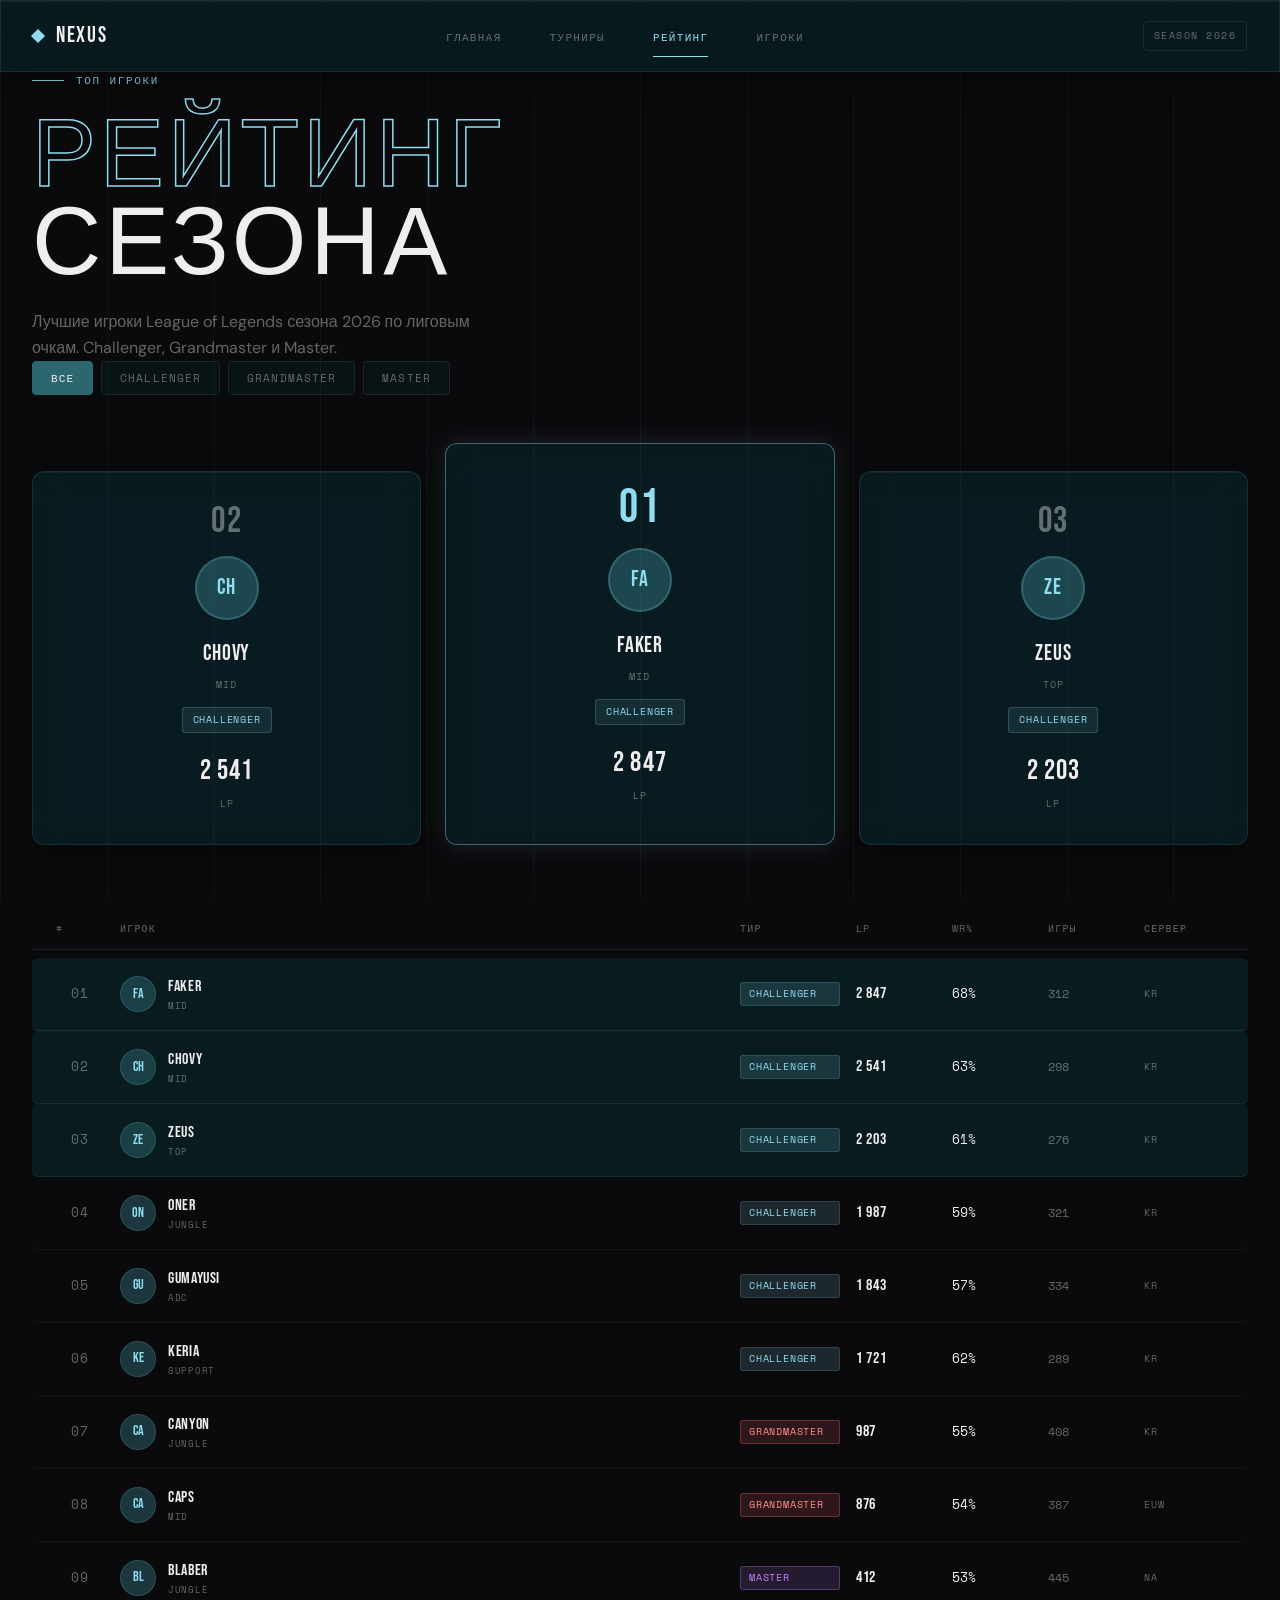
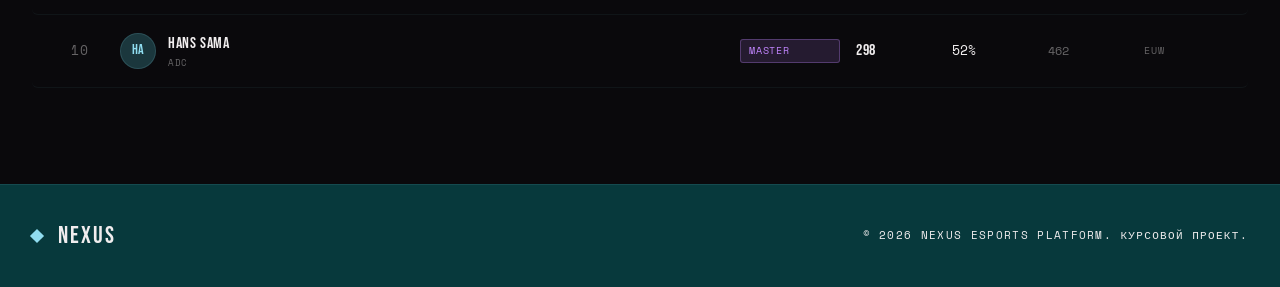
==== commit bbb82790: "footer and leaders-layout fix" ====
--- a/leaderboard.html
+++ b/leaderboard.html
@@ -10,7 +10,7 @@
     <link href="https://fonts.googleapis.com/css2?family=Bebas+Neue&family=DM+Sans:wght@300;400;500;600;700&family=Space+Mono:wght@400;500;600;700&display=swap" rel="stylesheet">
     <link rel="stylesheet" href="styles/main.css">
 </head>
-<body data-page="leaderboard" class="dark">
+<body data-page="leaderboard">
     <div class="grid-overlay" aria-hidden="true"></div>
 
     <nav aria-label="Главная навигация">
--- a/styles/main.css
+++ b/styles/main.css
@@ -5,8 +5,8 @@
 }
 
 :root {
-  --accent-game: #C8991A;
-  --accent-game-light: #F0C040;
+  --accent-game: #90DDF0;
+  --accent-game-light: #2C666E;
 }
 
 html {
@@ -19,15 +19,11 @@
   font-size: 15px;
   font-weight: 400;
   line-height: 1.6;
-  color: #0C0C0C;
-  background: #F7F5F0;
+  color: #F0EDEE;
+  background: #0A090C;
   overflow-x: hidden;
 }
 
-body.theme-lol {
-  --accent-game: #3A86FF;
-  --accent-game-light: #5fa0ff;
-}
 
 a {
   color: inherit;
@@ -1178,7 +1174,7 @@
   }
 }
 .section-leaders {
-  background: #F0EDE6;
+  background: transparent;
 }
 
 .leaders-layout {
@@ -1211,8 +1207,8 @@
   align-items: center;
   gap: 1.5rem;
   padding: 1.5rem;
-  background: #FAFAF8;
-  border: 1px solid rgba(12, 12, 12, 0.08);
+  background: rgba(7, 57, 60, 0.2);
+  border: 1px solid rgba(144, 221, 240, 0.1);
   border-radius: 8px;
   transition: all 0.35s cubic-bezier(0.16, 1, 0.3, 1);
 }
@@ -1254,12 +1250,12 @@
   font-size: 10px;
   text-transform: uppercase;
   letter-spacing: 0.15em;
-  color: #9A9080;
+  color: rgba(240, 237, 238, 0.4);
 }
 .leader-row .lr-wr {
   font-family: "Space Mono", monospace;
   font-size: 12px;
-  color: #9A9080;
+  color: rgba(240, 237, 238, 0.4);
   text-transform: uppercase;
   letter-spacing: 0.1em;
   text-align: right;
@@ -1268,7 +1264,7 @@
   display: block;
   font-family: "Bebas Neue", sans-serif;
   font-size: 24px;
-  color: #0C0C0C;
+  color: #F0EDEE;
   letter-spacing: 0.01em;
 }
 .leader-row .lr-game {
@@ -1276,9 +1272,9 @@
   font-size: 10px;
   text-transform: uppercase;
   letter-spacing: 0.15em;
-  color: #9A9080;
+  color: rgba(240, 237, 238, 0.4);
   padding: 4px 8px;
-  border: 1px solid rgba(12, 12, 12, 0.08);
+  border: 1px solid rgba(144, 221, 240, 0.1);
   border-radius: 4px;
   text-align: center;
 }
@@ -1499,17 +1495,22 @@
   }
 }
 footer {
-  padding: 2rem 2rem;
+  padding: 2rem 0;
+  background: #07393C;
+  border-top: 1px solid rgba(144, 221, 240, 0.1);
+  font-family: "Space Mono", monospace;
+  font-size: 11px;
+  color: #F0EDEE;
+  text-transform: uppercase;
+  letter-spacing: 0.12em;
+}
+.footer-inner {
   display: flex;
   justify-content: space-between;
   align-items: center;
   gap: 1.5rem;
-  border-top: 1px solid rgba(12, 12, 12, 0.08);
-  font-family: "Space Mono", monospace;
-  font-size: 11px;
-  color: #9A9080;
-  text-transform: uppercase;
-  letter-spacing: 0.12em;
+  flex-wrap: wrap;
+  width: 100%;
 }
 footer .footer-logo {
   display: flex;
@@ -1518,7 +1519,7 @@
   font-family: "Bebas Neue", sans-serif;
   font-size: 20px;
   letter-spacing: 0.08em;
-  color: #0C0C0C;
+  color: #F0EDEE;
 }
 footer .footer-logo .logo-gem {
   width: 8px;
@@ -1611,16 +1612,10 @@
     grid-template-columns: 1fr !important;
   }
 }
-body.dark {
-  background: #0A090C;
-  color: #F0EDEE;
-  --accent-game: #90DDF0;
-  --accent-game-light: #2C666E;
-}
-body.dark .grid-overlay {
+.grid-overlay {
   background-image: linear-gradient(to right, rgba(144, 221, 240, 0.1) 1px, transparent 1px);
 }
-body.dark nav {
+nav {
   background: rgba(7, 57, 60, 0.35);
   backdrop-filter: blur(20px) saturate(180%);
   -webkit-backdrop-filter: blur(20px) saturate(180%);
@@ -1628,7 +1623,7 @@
   box-shadow: 0 8px 32px rgba(0, 0, 0, 0.4), inset 0 1px 0 rgba(144, 221, 240, 0.06);
   border-bottom: 1px solid rgba(144, 221, 240, 0.1);
 }
-body.dark nav .logo {
+nav .logo {
   color: #F0EDEE;
   font-family: "Bebas Neue", sans-serif;
   font-size: 22px;
@@ -1637,16 +1632,16 @@
   align-items: center;
   gap: 0.8rem;
 }
-body.dark nav .logo .logo-hex {
+nav .logo .logo-hex {
   width: 14px;
   height: 14px;
   background: #90DDF0;
   clip-path: polygon(50% 0%, 100% 25%, 100% 75%, 50% 100%, 0% 75%, 0% 25%);
 }
-body.dark nav .logo .logo-gem {
+nav .logo .logo-gem {
   background: #90DDF0;
 }
-body.dark nav .nav-center a {
+nav .nav-center a {
   font-family: "Space Mono", monospace;
   font-size: 11px;
   letter-spacing: 0.12em;
@@ -1654,68 +1649,68 @@
   text-transform: uppercase;
   transition: color 0.2s;
 }
-body.dark nav .nav-center a::after {
+nav .nav-center a::after {
   background: #90DDF0;
 }
-body.dark nav .nav-center a:hover {
-  color: #F0EDEE;
-}
-body.dark nav .nav-center a.active {
+nav .nav-center a:hover {
+  color: #F0EDEE;
+}
+nav .nav-center a.active {
   color: #90DDF0;
 }
-body.dark nav .nav-center a.active::after {
-  width: 100%;
-}
-body.dark nav .nav-right .nav-tag {
+nav .nav-center a.active::after {
+  width: 100%;
+}
+nav .nav-right .nav-tag {
   border-color: rgba(144, 221, 240, 0.1);
   color: rgba(240, 237, 238, 0.4);
 }
-body.dark nav .game-switcher {
+nav .game-switcher {
   background: rgba(7, 57, 60, 0.5);
   border-color: rgba(144, 221, 240, 0.1);
 }
-body.dark nav .game-switcher .game-btn {
-  color: rgba(240, 237, 238, 0.4);
-}
-body.dark nav .game-switcher .game-btn:hover {
-  color: #F0EDEE;
-}
-body.dark nav .game-switcher .game-btn.active {
+nav .game-switcher .game-btn {
+  color: rgba(240, 237, 238, 0.4);
+}
+nav .game-switcher .game-btn:hover {
+  color: #F0EDEE;
+}
+nav .game-switcher .game-btn.active {
   background: #2C666E;
   color: #F0EDEE;
 }
-body.dark .hero::before {
+.hero::before {
   background: radial-gradient(circle, rgba(144, 221, 240, 0.08), transparent 70%);
 }
-body.dark .hero-headline {
-  color: #F0EDEE;
-}
-body.dark .hero-headline .outline {
+.hero-headline {
+  color: #F0EDEE;
+}
+.hero-headline .outline {
   -webkit-text-stroke: 2px #F0EDEE;
   color: transparent;
 }
-body.dark .hero-body {
-  color: rgba(240, 237, 238, 0.4);
-}
-body.dark .hero-metrics {
+.hero-body {
+  color: rgba(240, 237, 238, 0.4);
+}
+.hero-metrics {
   border-top-color: rgba(144, 221, 240, 0.1);
 }
-body.dark .hero-metrics .metric-num {
-  color: #F0EDEE;
-}
-body.dark .hero-metrics .metric-num sup {
+.hero-metrics .metric-num {
+  color: #F0EDEE;
+}
+.hero-metrics .metric-num sup {
   color: #90DDF0;
 }
-body.dark .hero-metrics .metric-label {
-  color: rgba(240, 237, 238, 0.4);
-}
-body.dark .season-tag {
-  color: rgba(240, 237, 238, 0.4);
-}
-body.dark .season-tag .season-bar {
+.hero-metrics .metric-label {
+  color: rgba(240, 237, 238, 0.4);
+}
+.season-tag {
+  color: rgba(240, 237, 238, 0.4);
+}
+.season-tag .season-bar {
   background: #90DDF0;
 }
-body.dark .bracket-wrap {
+.bracket-wrap {
   width: 100%;
   max-width: 420px;
   aspect-ratio: 1;
@@ -1724,7 +1719,7 @@
   justify-content: center;
   animation: bracket-rotate 120s linear infinite;
 }
-body.dark .bracket-svg {
+.bracket-svg {
   width: 100%;
   height: 100%;
 }
@@ -1736,183 +1731,140 @@
     transform: rotate(360deg);
   }
 }
-body.dark .section-label .label-num {
+.section-label .label-num {
   color: #90DDF0;
 }
-body.dark .section-label .label-text {
-  color: rgba(240, 237, 238, 0.4);
-}
-body.dark .section-title {
-  color: #F0EDEE;
-}
-body.dark .section-title .outline {
+.section-label .label-text {
+  color: rgba(240, 237, 238, 0.4);
+}
+.section-title {
+  color: #F0EDEE;
+}
+.section-title .outline {
   -webkit-text-stroke: 2px #F0EDEE;
   color: transparent;
 }
-body.dark .section-features {
+.section-features {
   background: transparent;
 }
-body.dark .feature-card {
+.feature-card {
   background: rgba(7, 57, 60, 0.25);
   border-color: rgba(144, 221, 240, 0.1);
   color: #F0EDEE;
 }
-body.dark .feature-card .feature-num {
+.feature-card .feature-num {
   color: rgba(144, 221, 240, 0.25);
 }
-body.dark .feature-card .feature-title {
-  color: #F0EDEE;
-}
-body.dark .feature-card .feature-desc {
-  color: rgba(240, 237, 238, 0.4);
-}
-body.dark .feature-card .feature-icon-wrap {
+.feature-card .feature-title {
+  color: #F0EDEE;
+}
+.feature-card .feature-desc {
+  color: rgba(240, 237, 238, 0.4);
+}
+.feature-card .feature-icon-wrap {
   color: #90DDF0;
   background: rgba(144, 221, 240, 0.08);
   border-color: rgba(144, 221, 240, 0.1);
 }
-body.dark .feature-card .feature-link {
+.feature-card .feature-link {
   color: #90DDF0;
 }
-body.dark .feature-card .feature-link:hover {
-  color: #F0EDEE;
-}
-body.dark .feature-card:hover {
+.feature-card .feature-link:hover {
+  color: #F0EDEE;
+}
+.feature-card:hover {
   border-color: rgba(144, 221, 240, 0.3);
   box-shadow: 0 20px 60px -20px rgba(144, 221, 240, 0.08);
 }
-body.dark .section-marquee {
+.section-marquee {
   border-color: rgba(144, 221, 240, 0.1);
 }
-body.dark .marquee-item {
-  color: #F0EDEE;
-}
-body.dark .marquee-item.outline-text {
+.marquee-item {
+  color: #F0EDEE;
+}
+.marquee-item.outline-text {
   -webkit-text-stroke: 1.5px rgba(240, 237, 238, 0.35);
   color: transparent;
 }
-body.dark .marquee-item .m-gem {
+.marquee-item .m-gem {
   background: #90DDF0;
 }
-body.dark .marquee-item .m-circle {
+.marquee-item .m-circle {
   border-color: #90DDF0;
 }
-body.dark .section-tournaments {
+.section-tournaments {
   background: transparent;
 }
-body.dark .tournament-card {
+.tournament-card {
   background: rgba(7, 57, 60, 0.25);
   border-color: rgba(144, 221, 240, 0.1);
   color: #F0EDEE;
 }
-body.dark .tournament-card:hover {
+.tournament-card:hover {
   border-color: rgba(144, 221, 240, 0.35);
   box-shadow: 0 0 30px rgba(144, 221, 240, 0.06);
 }
-body.dark .tournament-card .t-game {
+.tournament-card .t-game {
   color: #90DDF0;
   border-color: rgba(144, 221, 240, 0.1);
 }
-body.dark .tournament-card .t-name {
-  color: #F0EDEE;
-}
-body.dark .tournament-card .t-meta-row {
+.tournament-card .t-name {
+  color: #F0EDEE;
+}
+.tournament-card .t-meta-row {
   border-color: rgba(144, 221, 240, 0.1);
 }
-body.dark .tournament-card .t-meta-row span:first-child {
-  color: rgba(240, 237, 238, 0.4);
-}
-body.dark .tournament-card .t-prize {
+.tournament-card .t-meta-row span:first-child {
+  color: rgba(240, 237, 238, 0.4);
+}
+.tournament-card .t-prize {
   border-color: rgba(144, 221, 240, 0.1);
 }
-body.dark .tournament-card .t-prize span {
-  color: rgba(240, 237, 238, 0.4);
-}
-body.dark .tournament-card .t-prize strong {
+.tournament-card .t-prize span {
+  color: rgba(240, 237, 238, 0.4);
+}
+.tournament-card .t-prize strong {
   color: #90DDF0;
 }
-body.dark .section-leaders {
+
+section {
   background: transparent;
 }
-body.dark .leaders-visual {
-  background: rgba(7, 57, 60, 0.35);
-  backdrop-filter: blur(20px) saturate(180%);
-  -webkit-backdrop-filter: blur(20px) saturate(180%);
-  border: 1px solid rgba(144, 221, 240, 0.1);
-  box-shadow: 0 8px 32px rgba(0, 0, 0, 0.4), inset 0 1px 0 rgba(144, 221, 240, 0.06);
-  border-color: rgba(144, 221, 240, 0.1);
-}
-body.dark .leaders-visual-title {
-  color: rgba(240, 237, 238, 0.4);
-}
-body.dark .leaders-visual-num {
-  color: #90DDF0;
-}
-body.dark .leaders-visual-desc {
-  color: rgba(240, 237, 238, 0.4);
-}
-body.dark .leaders-bars span {
-  background: #2C666E;
-}
-body.dark footer {
-  background: #07393C;
-  color: #F0EDEE;
-  border-top: 1px solid rgba(144, 221, 240, 0.1);
-  padding: 2rem 0;
-}
-body.dark footer .footer-inner {
-  display: flex;
-  justify-content: space-between;
-  align-items: center;
-  gap: 1.5rem;
-  flex-wrap: wrap;
-}
-body.dark footer .logo {
-  font-size: 20px;
-}
-body.dark footer .logo .logo-hex {
-  width: 10px;
-  height: 10px;
-}
-
-body.dark section {
-  background: transparent;
-}
-
-body.dark .btn-primary {
+
+.btn-primary {
   background: #90DDF0;
   color: #0A090C;
   border: none;
 }
-body.dark .btn-primary:hover {
+.btn-primary:hover {
   background: #2C666E;
   color: #F0EDEE;
 }
-body.dark .btn-ghost {
+.btn-ghost {
   background: transparent;
   color: #F0EDEE;
   border-color: rgba(144, 221, 240, 0.1);
 }
-body.dark .btn-ghost:hover {
+.btn-ghost:hover {
   background: rgba(144, 221, 240, 0.08);
   border-color: rgba(144, 221, 240, 0.4);
   color: #90DDF0;
 }
-body.dark .feature-link {
+.feature-link {
   color: #90DDF0;
   border-bottom-color: rgba(144, 221, 240, 0.35);
 }
-body.dark .feature-link:hover {
+.feature-link:hover {
   color: #F0EDEE;
   border-bottom-color: #F0EDEE;
 }
-body.dark .hero-headline .gold {
+.hero-headline .gold {
   color: #90DDF0;
 }
-body.dark .hero-svg-wrap .hero-ring.r3 {
+.hero-svg-wrap .hero-ring.r3 {
   border-color: #90DDF0;
 }
-body.dark .hero-svg-wrap .hero-gem-big {
+.hero-svg-wrap .hero-gem-big {
   background: #90DDF0;
   box-shadow: 0 20px 60px rgba(144, 221, 240, 0.35);
 }
@@ -2404,7 +2356,7 @@
   line-height: 1.6;
 }
 
-body.dark .lb-hero {
+.lb-hero {
   padding: 7rem 0 4rem;
   width: 100%;
   max-width: 1440px;
@@ -2412,11 +2364,11 @@
   padding: 0 2rem;
 }
 @media (max-width: 640px) {
-  body.dark .lb-hero {
+  .lb-hero {
     padding: 0 1rem;
   }
 }
-body.dark .lb-hero .lb-label {
+.lb-hero .lb-label {
   font-family: "Space Mono", monospace;
   font-size: 11px;
   letter-spacing: 0.15em;
@@ -2427,14 +2379,14 @@
   gap: 0.75rem;
   margin-bottom: 1.5rem;
 }
-body.dark .lb-hero .lb-label::before {
+.lb-hero .lb-label::before {
   content: "";
   display: block;
   width: 32px;
   height: 1px;
   background: #90DDF0;
 }
-body.dark .lb-hero h1 {
+.lb-hero h1 {
   font-family: "Bebas Neue", sans-serif;
   font-size: clamp(52px, 8vw, 96px);
   letter-spacing: 0.04em;
@@ -2442,34 +2394,34 @@
   color: #F0EDEE;
   margin-bottom: 1.2rem;
 }
-body.dark .lb-hero h1 .outline-frost {
+.lb-hero h1 .outline-frost {
   -webkit-text-stroke: 1.5px #90DDF0;
   color: transparent;
 }
-body.dark .lb-hero .lb-sub {
+.lb-hero .lb-sub {
   font-family: "DM Sans", sans-serif;
   font-size: 16px;
   color: rgba(240, 237, 238, 0.4);
   max-width: 480px;
 }
-body.dark .lb-filters {
+.lb-filters {
   width: 100%;
   max-width: 1440px;
   margin: 0 auto;
   padding: 0 2rem;
 }
 @media (max-width: 640px) {
-  body.dark .lb-filters {
+  .lb-filters {
     padding: 0 1rem;
   }
 }
-body.dark .lb-filters {
+.lb-filters {
   display: flex;
   gap: 0.5rem;
   margin-bottom: 3rem;
   flex-wrap: wrap;
 }
-body.dark .lb-filters .filter-tab {
+.lb-filters .filter-tab {
   font-family: "Space Mono", monospace;
   font-size: 11px;
   letter-spacing: 0.1em;
@@ -2482,27 +2434,27 @@
   cursor: pointer;
   transition: all 0.2s;
 }
-body.dark .lb-filters .filter-tab:hover {
+.lb-filters .filter-tab:hover {
   color: #F0EDEE;
   border-color: rgba(144, 221, 240, 0.3);
 }
-body.dark .lb-filters .filter-tab.active {
+.lb-filters .filter-tab.active {
   background: #2C666E;
   color: #F0EDEE;
   border-color: #2C666E;
 }
-body.dark .lb-podium {
+.lb-podium {
   width: 100%;
   max-width: 1440px;
   margin: 0 auto;
   padding: 0 2rem;
 }
 @media (max-width: 640px) {
-  body.dark .lb-podium {
+  .lb-podium {
     padding: 0 1rem;
   }
 }
-body.dark .lb-podium {
+.lb-podium {
   display: grid;
   grid-template-columns: 1fr 1fr 1fr;
   gap: 1.5rem;
@@ -2510,11 +2462,11 @@
   align-items: end;
 }
 @media (max-width: 768px) {
-  body.dark .lb-podium {
+  .lb-podium {
     grid-template-columns: 1fr;
   }
 }
-body.dark .lb-podium .podium-card {
+.lb-podium .podium-card {
   background: rgba(7, 57, 60, 0.4);
   backdrop-filter: blur(16px) saturate(180%);
   -webkit-backdrop-filter: blur(16px) saturate(180%);
@@ -2526,29 +2478,29 @@
   position: relative;
   transition: transform 0.2s;
 }
-body.dark .lb-podium .podium-card:hover {
+.lb-podium .podium-card:hover {
   transform: translateY(-4px);
 }
-body.dark .lb-podium .podium-card.rank-1 {
+.lb-podium .podium-card.rank-1 {
   border-color: rgba(144, 221, 240, 0.4);
   box-shadow: 0 0 32px rgba(144, 221, 240, 0.12);
   padding: 2.5rem 1.5rem;
 }
-body.dark .lb-podium .podium-card.rank-1 .podium-rank-num {
+.lb-podium .podium-card.rank-1 .podium-rank-num {
   color: #90DDF0;
   font-size: 48px;
 }
-body.dark .lb-podium .podium-card.rank-2 .podium-rank-num, body.dark .lb-podium .podium-card.rank-3 .podium-rank-num {
+.lb-podium .podium-card.rank-2 .podium-rank-num, .lb-podium .podium-card.rank-3 .podium-rank-num {
   color: rgba(240, 237, 238, 0.4);
   font-size: 36px;
 }
-body.dark .lb-podium .podium-card .podium-rank-num {
+.lb-podium .podium-card .podium-rank-num {
   font-family: "Bebas Neue", sans-serif;
   letter-spacing: 0.04em;
   line-height: 1;
   margin-bottom: 1rem;
 }
-body.dark .lb-podium .podium-card .podium-avatar {
+.lb-podium .podium-card .podium-avatar {
   width: 64px;
   height: 64px;
   border-radius: 50%;
@@ -2563,14 +2515,14 @@
   color: #90DDF0;
   letter-spacing: 0.04em;
 }
-body.dark .lb-podium .podium-card .podium-name {
+.lb-podium .podium-card .podium-name {
   font-family: "Bebas Neue", sans-serif;
   font-size: 22px;
   color: #F0EDEE;
   letter-spacing: 0.04em;
   margin-bottom: 0.4rem;
 }
-body.dark .lb-podium .podium-card .podium-role {
+.lb-podium .podium-card .podium-role {
   font-family: "Space Mono", monospace;
   font-size: 10px;
   letter-spacing: 0.1em;
@@ -2578,7 +2530,7 @@
   text-transform: uppercase;
   margin-bottom: 0.8rem;
 }
-body.dark .lb-podium .podium-card .podium-rank-badge {
+.lb-podium .podium-card .podium-rank-badge {
   display: inline-block;
   font-family: "Space Mono", monospace;
   font-size: 10px;
@@ -2591,13 +2543,13 @@
   border: 1px solid rgba(144, 221, 240, 0.2);
   margin-bottom: 1rem;
 }
-body.dark .lb-podium .podium-card .podium-lp {
+.lb-podium .podium-card .podium-lp {
   font-family: "Bebas Neue", sans-serif;
   font-size: 28px;
   color: #F0EDEE;
   letter-spacing: 0.04em;
 }
-body.dark .lb-podium .podium-card .podium-lp span {
+.lb-podium .podium-card .podium-lp span {
   font-family: "Space Mono", monospace;
   font-size: 10px;
   letter-spacing: 0.1em;
@@ -2608,21 +2560,21 @@
   text-transform: uppercase;
   margin-top: 2px;
 }
-body.dark .lb-table-section {
+.lb-table-section {
   width: 100%;
   max-width: 1440px;
   margin: 0 auto;
   padding: 0 2rem;
 }
 @media (max-width: 640px) {
-  body.dark .lb-table-section {
+  .lb-table-section {
     padding: 0 1rem;
   }
 }
-body.dark .lb-table-section {
+.lb-table-section {
   margin-bottom: 6rem;
 }
-body.dark .lb-table-section .lb-table-head {
+.lb-table-section .lb-table-head {
   display: grid;
   grid-template-columns: 48px 1fr 100px 80px 80px 80px 80px;
   gap: 1rem;
@@ -2630,7 +2582,7 @@
   border-bottom: 1px solid rgba(144, 221, 240, 0.1);
   margin-bottom: 0.5rem;
 }
-body.dark .lb-table-section .lb-table-head span {
+.lb-table-section .lb-table-head span {
   font-family: "Space Mono", monospace;
   font-size: 10px;
   letter-spacing: 0.12em;
@@ -2638,14 +2590,14 @@
   text-transform: uppercase;
 }
 @media (max-width: 768px) {
-  body.dark .lb-table-section .lb-table-head {
+  .lb-table-section .lb-table-head {
     grid-template-columns: 40px 1fr 90px 70px;
   }
-  body.dark .lb-table-section .lb-table-head .col-server, body.dark .lb-table-section .lb-table-head .col-games, body.dark .lb-table-section .lb-table-head .col-wr {
+  .lb-table-section .lb-table-head .col-server, .lb-table-section .lb-table-head .col-games, .lb-table-section .lb-table-head .col-wr {
     display: none;
   }
 }
-body.dark .lb-table-section .lb-row {
+.lb-table-section .lb-row {
   display: grid;
   grid-template-columns: 48px 1fr 100px 80px 80px 80px 80px;
   gap: 1rem;
@@ -2658,26 +2610,26 @@
   cursor: pointer;
   border-radius: 6px;
 }
-body.dark .lb-table-section .lb-row:hover {
+.lb-table-section .lb-row:hover {
   background: rgba(44, 102, 110, 0.2);
 }
-body.dark .lb-table-section .lb-row.top-3 {
+.lb-table-section .lb-row.top-3 {
   background: rgba(7, 57, 60, 0.4);
   border-color: rgba(144, 221, 240, 0.1);
 }
-body.dark .lb-table-section .lb-row .row-rank {
+.lb-table-section .lb-row .row-rank {
   font-family: "Space Mono", monospace;
   font-size: 13px;
   letter-spacing: 0.05em;
   color: rgba(240, 237, 238, 0.4);
   text-align: center;
 }
-body.dark .lb-table-section .lb-row .row-player {
+.lb-table-section .lb-row .row-player {
   display: flex;
   align-items: center;
   gap: 0.75rem;
 }
-body.dark .lb-table-section .lb-row .row-player .row-avatar {
+.lb-table-section .lb-row .row-player .row-avatar {
   width: 36px;
   height: 36px;
   border-radius: 50%;
@@ -2691,20 +2643,20 @@
   flex-shrink: 0;
   border: 1px solid rgba(144, 221, 240, 0.15);
 }
-body.dark .lb-table-section .lb-row .row-player .row-name {
+.lb-table-section .lb-row .row-player .row-name {
   font-family: "Bebas Neue", sans-serif;
   font-size: 16px;
   letter-spacing: 0.04em;
   color: #F0EDEE;
 }
-body.dark .lb-table-section .lb-row .row-player .row-role {
+.lb-table-section .lb-row .row-player .row-role {
   font-family: "Space Mono", monospace;
   font-size: 9px;
   letter-spacing: 0.08em;
   color: rgba(240, 237, 238, 0.4);
   text-transform: uppercase;
 }
-body.dark .lb-table-section .lb-row .row-tier {
+.lb-table-section .lb-row .row-tier {
   font-family: "Space Mono", monospace;
   font-size: 10px;
   letter-spacing: 0.08em;
@@ -2716,38 +2668,38 @@
   color: #90DDF0;
   border: 1px solid rgba(144, 221, 240, 0.15);
 }
-body.dark .lb-table-section .lb-row .row-tier.challenger {
+.lb-table-section .lb-row .row-tier.challenger {
   background: rgba(144, 221, 240, 0.15);
   color: #90DDF0;
 }
-body.dark .lb-table-section .lb-row .row-tier.grandmaster {
+.lb-table-section .lb-row .row-tier.grandmaster {
   background: rgba(255, 107, 107, 0.15);
   color: #FF8E8E;
   border-color: rgba(255, 107, 107, 0.3);
 }
-body.dark .lb-table-section .lb-row .row-tier.master {
+.lb-table-section .lb-row .row-tier.master {
   background: rgba(192, 132, 252, 0.15);
   color: #C084FC;
   border-color: rgba(192, 132, 252, 0.3);
 }
-body.dark .lb-table-section .lb-row .row-lp {
+.lb-table-section .lb-row .row-lp {
   font-family: "Bebas Neue", sans-serif;
   font-size: 16px;
   color: #F0EDEE;
   letter-spacing: 0.04em;
 }
-body.dark .lb-table-section .lb-row .row-wr {
+.lb-table-section .lb-row .row-wr {
   font-family: "Space Mono", monospace;
   font-size: 13px;
   color: #F0EDEE;
 }
-body.dark .lb-table-section .lb-row .row-games {
+.lb-table-section .lb-row .row-games {
   font-family: "Space Mono", monospace;
   font-size: 12px;
   letter-spacing: 0.02em;
   color: rgba(240, 237, 238, 0.4);
 }
-body.dark .lb-table-section .lb-row .row-server {
+.lb-table-section .lb-row .row-server {
   font-family: "Space Mono", monospace;
   font-size: 10px;
   letter-spacing: 0.1em;
@@ -2755,30 +2707,30 @@
   text-transform: uppercase;
 }
 @media (max-width: 768px) {
-  body.dark .lb-table-section .lb-row {
+  .lb-table-section .lb-row {
     grid-template-columns: 40px 1fr 90px 70px;
   }
-  body.dark .lb-table-section .lb-row .row-server, body.dark .lb-table-section .lb-row .row-games, body.dark .lb-table-section .lb-row .row-wr {
+  .lb-table-section .lb-row .row-server, .lb-table-section .lb-row .row-games, .lb-table-section .lb-row .row-wr {
     display: none;
   }
 }
 
-body.dark .player-section {
+.player-section {
   width: 100%;
   max-width: 1440px;
   margin: 0 auto;
   padding: 0 2rem;
 }
 @media (max-width: 640px) {
-  body.dark .player-section {
+  .player-section {
     padding: 0 1rem;
   }
 }
-body.dark .player-section {
+.player-section {
   padding-top: 7rem;
   padding-bottom: 6rem;
 }
-body.dark .player-header {
+.player-header {
   display: grid;
   grid-template-columns: auto 1fr;
   gap: 2.5rem;
@@ -2788,12 +2740,12 @@
   border-bottom: 1px solid rgba(144, 221, 240, 0.1);
 }
 @media (max-width: 768px) {
-  body.dark .player-header {
+  .player-header {
     grid-template-columns: 1fr;
     gap: 1.5rem;
   }
 }
-body.dark .player-header .player-avatar {
+.player-header .player-avatar {
   width: 100px;
   height: 100px;
   border-radius: 50%;
@@ -2808,7 +2760,7 @@
   letter-spacing: 0.04em;
   flex-shrink: 0;
 }
-body.dark .player-header .player-meta .player-name {
+.player-header .player-meta .player-name {
   font-family: "Bebas Neue", sans-serif;
   font-size: clamp(40px, 6vw, 72px);
   letter-spacing: 0.04em;
@@ -2816,13 +2768,13 @@
   color: #F0EDEE;
   margin-bottom: 0.5rem;
 }
-body.dark .player-header .player-meta .player-badges {
+.player-header .player-meta .player-badges {
   display: flex;
   align-items: center;
   gap: 0.75rem;
   flex-wrap: wrap;
 }
-body.dark .player-header .player-meta .player-badges .badge {
+.player-header .player-meta .player-badges .badge {
   font-family: "Space Mono", monospace;
   font-size: 10px;
   letter-spacing: 0.1em;
@@ -2831,66 +2783,66 @@
   border-radius: 4px;
   border: 1px solid;
 }
-body.dark .player-header .player-meta .player-badges .badge.badge-rank {
+.player-header .player-meta .player-badges .badge.badge-rank {
   background: rgba(144, 221, 240, 0.1);
   color: #90DDF0;
   border-color: rgba(144, 221, 240, 0.25);
 }
-body.dark .player-header .player-meta .player-badges .badge.badge-role {
+.player-header .player-meta .player-badges .badge.badge-role {
   background: rgba(44, 102, 110, 0.3);
   color: #F0EDEE;
   border-color: rgba(44, 102, 110, 0.5);
 }
-body.dark .player-header .player-meta .player-badges .badge.badge-server {
+.player-header .player-meta .player-badges .badge.badge-server {
   background: rgba(240, 237, 238, 0.06);
   color: rgba(240, 237, 238, 0.4);
   border-color: rgba(144, 221, 240, 0.1);
 }
-body.dark .player-header .player-lp-block {
+.player-header .player-lp-block {
   text-align: right;
 }
 @media (max-width: 768px) {
-  body.dark .player-header .player-lp-block {
+  .player-header .player-lp-block {
     text-align: left;
   }
 }
-body.dark .player-header .player-lp-block .lp-num {
+.player-header .player-lp-block .lp-num {
   font-family: "Bebas Neue", sans-serif;
   font-size: clamp(36px, 5vw, 56px);
   color: #90DDF0;
   letter-spacing: 0.04em;
   line-height: 1;
 }
-body.dark .player-header .player-lp-block .lp-label {
+.player-header .player-lp-block .lp-label {
   font-family: "Space Mono", monospace;
   font-size: 10px;
   letter-spacing: 0.12em;
   color: rgba(240, 237, 238, 0.4);
   text-transform: uppercase;
 }
-body.dark .player-main-grid {
+.player-main-grid {
   display: grid;
   grid-template-columns: 1fr 320px;
   gap: 2.5rem;
   margin-bottom: 4rem;
 }
 @media (max-width: 1024px) {
-  body.dark .player-main-grid {
+  .player-main-grid {
     grid-template-columns: 1fr;
   }
 }
-body.dark .player-stats-grid {
+.player-stats-grid {
   display: grid;
   grid-template-columns: repeat(4, 1fr);
   gap: 1rem;
   margin-bottom: 2rem;
 }
 @media (max-width: 768px) {
-  body.dark .player-stats-grid {
+  .player-stats-grid {
     grid-template-columns: repeat(2, 1fr);
   }
 }
-body.dark .player-stats-grid .stat-card {
+.player-stats-grid .stat-card {
   background: rgba(7, 57, 60, 0.4);
   backdrop-filter: blur(14px) saturate(180%);
   -webkit-backdrop-filter: blur(14px) saturate(180%);
@@ -2900,7 +2852,7 @@
   padding: 1.5rem;
   text-align: center;
 }
-body.dark .player-stats-grid .stat-card .stat-num {
+.player-stats-grid .stat-card .stat-num {
   font-family: "Bebas Neue", sans-serif;
   font-size: 36px;
   color: #F0EDEE;
@@ -2908,17 +2860,17 @@
   line-height: 1;
   margin-bottom: 0.5rem;
 }
-body.dark .player-stats-grid .stat-card .stat-label {
+.player-stats-grid .stat-card .stat-label {
   font-family: "Space Mono", monospace;
   font-size: 10px;
   letter-spacing: 0.12em;
   color: rgba(240, 237, 238, 0.4);
   text-transform: uppercase;
 }
-body.dark .player-stats-grid .stat-card.stat-highlight .stat-num {
+.player-stats-grid .stat-card.stat-highlight .stat-num {
   color: #90DDF0;
 }
-body.dark .champions-section {
+.champions-section {
   background: rgba(7, 57, 60, 0.3);
   backdrop-filter: blur(12px) saturate(180%);
   -webkit-backdrop-filter: blur(12px) saturate(180%);
@@ -2927,7 +2879,7 @@
   border-radius: 12px;
   padding: 1.5rem;
 }
-body.dark .champions-section h3 {
+.champions-section h3 {
   font-family: "Space Mono", monospace;
   font-size: 11px;
   letter-spacing: 0.12em;
@@ -2935,7 +2887,7 @@
   text-transform: uppercase;
   margin-bottom: 1.2rem;
 }
-body.dark .champions-section .champion-row {
+.champions-section .champion-row {
   display: grid;
   grid-template-columns: 1fr 60px 60px;
   gap: 1rem;
@@ -2943,29 +2895,29 @@
   border-bottom: 1px solid rgba(144, 221, 240, 0.06);
   align-items: center;
 }
-body.dark .champions-section .champion-row:last-child {
+.champions-section .champion-row:last-child {
   border-bottom: none;
 }
-body.dark .champions-section .champion-row .champ-name {
+.champions-section .champion-row .champ-name {
   font-family: "DM Sans", sans-serif;
   font-size: 14px;
   color: #F0EDEE;
   font-weight: 500;
 }
-body.dark .champions-section .champion-row .champ-games {
+.champions-section .champion-row .champ-games {
   font-family: "Space Mono", monospace;
   font-size: 11px;
   letter-spacing: 0.04em;
   color: rgba(240, 237, 238, 0.4);
   text-align: center;
 }
-body.dark .champions-section .champion-row .champ-wr {
+.champions-section .champion-row .champ-wr {
   font-family: "Space Mono", monospace;
   font-size: 12px;
   text-align: right;
   color: #90DDF0;
 }
-body.dark .radar-card {
+.radar-card {
   background: rgba(7, 57, 60, 0.35);
   backdrop-filter: blur(16px) saturate(180%);
   -webkit-backdrop-filter: blur(16px) saturate(180%);
@@ -2977,7 +2929,7 @@
   flex-direction: column;
   align-items: center;
 }
-body.dark .radar-card h3 {
+.radar-card h3 {
   font-family: "Space Mono", monospace;
   font-size: 11px;
   letter-spacing: 0.12em;
@@ -2986,51 +2938,51 @@
   margin-bottom: 1.5rem;
   align-self: flex-start;
 }
-body.dark .radar-card .radar-svg {
+.radar-card .radar-svg {
   width: 100%;
   max-width: 280px;
 }
-body.dark .radar-card .radar-labels-list {
+.radar-card .radar-labels-list {
   margin-top: 1.5rem;
   width: 100%;
   display: grid;
   grid-template-columns: 1fr 1fr;
   gap: 0.5rem;
 }
-body.dark .radar-card .radar-labels-list .radar-label-item {
+.radar-card .radar-labels-list .radar-label-item {
   display: flex;
   align-items: center;
   gap: 0.5rem;
 }
-body.dark .radar-card .radar-labels-list .radar-label-item .dot {
+.radar-card .radar-labels-list .radar-label-item .dot {
   width: 6px;
   height: 6px;
   border-radius: 50%;
   background: #90DDF0;
   flex-shrink: 0;
 }
-body.dark .radar-card .radar-labels-list .radar-label-item span {
+.radar-card .radar-labels-list .radar-label-item span {
   font-family: "Space Mono", monospace;
   font-size: 10px;
   letter-spacing: 0.08em;
   color: rgba(240, 237, 238, 0.4);
   text-transform: uppercase;
 }
-body.dark .match-history h2 {
+.match-history h2 {
   font-family: "Bebas Neue", sans-serif;
   font-size: 28px;
   color: #F0EDEE;
   letter-spacing: 0.04em;
   margin-bottom: 1.5rem;
 }
-body.dark .match-history .history-table {
+.match-history .history-table {
   width: 100%;
   border-collapse: collapse;
 }
-body.dark .match-history .history-table thead tr {
+.match-history .history-table thead tr {
   border-bottom: 1px solid rgba(144, 221, 240, 0.1);
 }
-body.dark .match-history .history-table thead th {
+.match-history .history-table thead th {
   font-family: "Space Mono", monospace;
   font-size: 10px;
   letter-spacing: 0.12em;
@@ -3040,48 +2992,48 @@
   padding: 0.75rem 1rem;
   font-weight: 400;
 }
-body.dark .match-history .history-table tbody tr {
+.match-history .history-table tbody tr {
   border-bottom: 1px solid rgba(144, 221, 240, 0.05);
   transition: background 0.15s;
 }
-body.dark .match-history .history-table tbody tr:hover {
+.match-history .history-table tbody tr:hover {
   background: rgba(44, 102, 110, 0.15);
 }
-body.dark .match-history .history-table tbody tr.win-row .result-badge {
+.match-history .history-table tbody tr.win-row .result-badge {
   background: rgba(76, 175, 80, 0.15);
   color: #7ECF80;
   border-color: rgba(76, 175, 80, 0.3);
 }
-body.dark .match-history .history-table tbody tr.loss-row .result-badge {
+.match-history .history-table tbody tr.loss-row .result-badge {
   background: rgba(239, 83, 80, 0.15);
   color: #EF8080;
   border-color: rgba(239, 83, 80, 0.3);
 }
-body.dark .match-history .history-table tbody td {
+.match-history .history-table tbody td {
   padding: 0.9rem 1rem;
   font-size: 14px;
   color: #F0EDEE;
 }
-body.dark .match-history .history-table tbody td.td-champion {
+.match-history .history-table tbody td.td-champion {
   font-weight: 500;
 }
-body.dark .match-history .history-table tbody td.td-kda {
+.match-history .history-table tbody td.td-kda {
   font-family: "Space Mono", monospace;
   font-size: 12px;
 }
-body.dark .match-history .history-table tbody td.td-cs {
+.match-history .history-table tbody td.td-cs {
   font-family: "Space Mono", monospace;
   font-size: 12px;
   letter-spacing: 0.02em;
   color: rgba(240, 237, 238, 0.4);
 }
-body.dark .match-history .history-table tbody td.td-duration {
+.match-history .history-table tbody td.td-duration {
   font-family: "Space Mono", monospace;
   font-size: 11px;
   letter-spacing: 0.04em;
   color: rgba(240, 237, 238, 0.4);
 }
-body.dark .match-history .history-table tbody .result-badge {
+.match-history .history-table tbody .result-badge {
   font-family: "Space Mono", monospace;
   font-size: 10px;
   letter-spacing: 0.08em;
@@ -3090,25 +3042,25 @@
   border-radius: 3px;
   border: 1px solid;
 }
-body.dark .player-select-bar {
+.player-select-bar {
   width: 100%;
   max-width: 1440px;
   margin: 0 auto;
   padding: 0 2rem;
 }
 @media (max-width: 640px) {
-  body.dark .player-select-bar {
+  .player-select-bar {
     padding: 0 1rem;
   }
 }
-body.dark .player-select-bar {
+.player-select-bar {
   padding-top: 1.5rem;
   padding-bottom: 1rem;
   display: flex;
   align-items: center;
   gap: 1rem;
 }
-body.dark .player-select-bar a {
+.player-select-bar a {
   font-family: "Space Mono", monospace;
   font-size: 11px;
   letter-spacing: 0.1em;
@@ -3117,13 +3069,13 @@
   text-decoration: none;
   transition: color 0.2s;
 }
-body.dark .player-select-bar a:hover {
+.player-select-bar a:hover {
   color: #90DDF0;
 }
-body.dark .player-select-bar .sep {
+.player-select-bar .sep {
   color: rgba(144, 221, 240, 0.1);
 }
-body.dark .player-select-bar select {
+.player-select-bar select {
   background: rgba(7, 57, 60, 0.6);
   border: 1px solid rgba(144, 221, 240, 0.1);
   color: #F0EDEE;
@@ -3133,11 +3085,11 @@
   font-size: 12px;
   cursor: pointer;
 }
-body.dark .player-select-bar select option {
+.player-select-bar select option {
   background: #0A090C;
 }
 
-body.dark .news-hero {
+.news-hero {
   padding: 7rem 0 4rem;
   width: 100%;
   max-width: 1440px;
@@ -3145,11 +3097,11 @@
   padding: 0 2rem;
 }
 @media (max-width: 640px) {
-  body.dark .news-hero {
+  .news-hero {
     padding: 0 1rem;
   }
 }
-body.dark .news-hero .news-label {
+.news-hero .news-label {
   font-family: "Space Mono", monospace;
   font-size: 11px;
   letter-spacing: 0.15em;
@@ -3160,42 +3112,42 @@
   gap: 0.75rem;
   margin-bottom: 1.5rem;
 }
-body.dark .news-hero .news-label::before {
+.news-hero .news-label::before {
   content: "";
   display: block;
   width: 32px;
   height: 1px;
   background: #90DDF0;
 }
-body.dark .news-hero h1 {
+.news-hero h1 {
   font-family: "Bebas Neue", sans-serif;
   font-size: clamp(52px, 8vw, 96px);
   letter-spacing: 0.04em;
   line-height: 0.92;
   color: #F0EDEE;
 }
-body.dark .news-hero h1 .outline-frost {
+.news-hero h1 .outline-frost {
   -webkit-text-stroke: 1.5px #90DDF0;
   color: transparent;
 }
-body.dark .news-filters {
+.news-filters {
   width: 100%;
   max-width: 1440px;
   margin: 0 auto;
   padding: 0 2rem;
 }
 @media (max-width: 640px) {
-  body.dark .news-filters {
+  .news-filters {
     padding: 0 1rem;
   }
 }
-body.dark .news-filters {
+.news-filters {
   display: flex;
   gap: 0.5rem;
   margin-bottom: 3rem;
   flex-wrap: wrap;
 }
-body.dark .news-filters .filter-tab {
+.news-filters .filter-tab {
   font-family: "Space Mono", monospace;
   font-size: 11px;
   letter-spacing: 0.1em;
@@ -3208,30 +3160,30 @@
   cursor: pointer;
   transition: all 0.2s;
 }
-body.dark .news-filters .filter-tab:hover {
+.news-filters .filter-tab:hover {
   color: #F0EDEE;
   border-color: rgba(144, 221, 240, 0.3);
 }
-body.dark .news-filters .filter-tab.active {
+.news-filters .filter-tab.active {
   background: #2C666E;
   color: #F0EDEE;
   border-color: #2C666E;
 }
-body.dark .news-featured {
+.news-featured {
   width: 100%;
   max-width: 1440px;
   margin: 0 auto;
   padding: 0 2rem;
 }
 @media (max-width: 640px) {
-  body.dark .news-featured {
+  .news-featured {
     padding: 0 1rem;
   }
 }
-body.dark .news-featured {
+.news-featured {
   margin-bottom: 3rem;
 }
-body.dark .news-featured .featured-card {
+.news-featured .featured-card {
   background: rgba(7, 57, 60, 0.4);
   backdrop-filter: blur(16px) saturate(180%);
   -webkit-backdrop-filter: blur(16px) saturate(180%);
@@ -3246,16 +3198,16 @@
   text-decoration: none;
   color: #F0EDEE;
 }
-body.dark .news-featured .featured-card:hover {
+.news-featured .featured-card:hover {
   transform: translateY(-3px);
   box-shadow: 0 16px 48px rgba(0, 0, 0, 0.5);
 }
 @media (max-width: 768px) {
-  body.dark .news-featured .featured-card {
+  .news-featured .featured-card {
     grid-template-columns: 1fr;
   }
 }
-body.dark .news-featured .featured-card .featured-visual {
+.news-featured .featured-card .featured-visual {
   background: linear-gradient(135deg, #07393C 0%, #2C666E 100%);
   display: flex;
   align-items: center;
@@ -3264,7 +3216,7 @@
   overflow: hidden;
   min-height: 240px;
 }
-body.dark .news-featured .featured-card .featured-visual .featured-category-tag {
+.news-featured .featured-card .featured-visual .featured-category-tag {
   position: absolute;
   top: 1.5rem;
   left: 1.5rem;
@@ -3278,48 +3230,48 @@
   color: #90DDF0;
   border: 1px solid rgba(144, 221, 240, 0.25);
 }
-body.dark .news-featured .featured-card .featured-visual .featured-icon {
+.news-featured .featured-card .featured-visual .featured-icon {
   font-family: "Bebas Neue", sans-serif;
   font-size: 80px;
   color: rgba(144, 221, 240, 0.15);
   letter-spacing: 0.04em;
   user-select: none;
 }
-body.dark .news-featured .featured-card .featured-content {
+.news-featured .featured-card .featured-content {
   padding: 2.5rem;
   display: flex;
   flex-direction: column;
   justify-content: center;
   gap: 1rem;
 }
-body.dark .news-featured .featured-card .featured-content .featured-meta {
+.news-featured .featured-card .featured-content .featured-meta {
   display: flex;
   align-items: center;
   gap: 0.75rem;
 }
-body.dark .news-featured .featured-card .featured-content .featured-meta .meta-date {
+.news-featured .featured-card .featured-content .featured-meta .meta-date {
   font-family: "Space Mono", monospace;
   font-size: 10px;
   letter-spacing: 0.1em;
   color: rgba(240, 237, 238, 0.4);
 }
-body.dark .news-featured .featured-card .featured-content .featured-meta .meta-sep {
+.news-featured .featured-card .featured-content .featured-meta .meta-sep {
   color: rgba(144, 221, 240, 0.1);
 }
-body.dark .news-featured .featured-card .featured-content .featured-meta .meta-read {
+.news-featured .featured-card .featured-content .featured-meta .meta-read {
   font-family: "Space Mono", monospace;
   font-size: 10px;
   letter-spacing: 0.1em;
   color: rgba(240, 237, 238, 0.4);
 }
-body.dark .news-featured .featured-card .featured-content .featured-title {
+.news-featured .featured-card .featured-content .featured-title {
   font-family: "Bebas Neue", sans-serif;
   font-size: clamp(20px, 3vw, 28px);
   color: #F0EDEE;
   letter-spacing: 0.04em;
   line-height: 1.15;
 }
-body.dark .news-featured .featured-card .featured-content .featured-preview {
+.news-featured .featured-card .featured-content .featured-preview {
   font-size: 14px;
   color: rgba(240, 237, 238, 0.4);
   line-height: 1.65;
@@ -3328,43 +3280,43 @@
   -webkit-box-orient: vertical;
   overflow: hidden;
 }
-body.dark .news-featured .featured-card .featured-content .featured-author {
+.news-featured .featured-card .featured-content .featured-author {
   font-family: "Space Mono", monospace;
   font-size: 10px;
   letter-spacing: 0.1em;
   color: rgba(240, 237, 238, 0.4);
   text-transform: uppercase;
 }
-body.dark .news-grid-section {
+.news-grid-section {
   width: 100%;
   max-width: 1440px;
   margin: 0 auto;
   padding: 0 2rem;
 }
 @media (max-width: 640px) {
-  body.dark .news-grid-section {
+  .news-grid-section {
     padding: 0 1rem;
   }
 }
-body.dark .news-grid-section {
+.news-grid-section {
   margin-bottom: 6rem;
 }
-body.dark .news-grid-section .news-grid {
+.news-grid-section .news-grid {
   display: grid;
   grid-template-columns: repeat(3, 1fr);
   gap: 1.5rem;
 }
 @media (max-width: 1024px) {
-  body.dark .news-grid-section .news-grid {
+  .news-grid-section .news-grid {
     grid-template-columns: repeat(2, 1fr);
   }
 }
 @media (max-width: 640px) {
-  body.dark .news-grid-section .news-grid {
+  .news-grid-section .news-grid {
     grid-template-columns: 1fr;
   }
 }
-body.dark .news-grid-section .news-card {
+.news-grid-section .news-card {
   background: rgba(7, 57, 60, 0.3);
   backdrop-filter: blur(14px) saturate(180%);
   -webkit-backdrop-filter: blur(14px) saturate(180%);
@@ -3379,12 +3331,12 @@
   transition: transform 0.2s, box-shadow 0.2s;
   cursor: pointer;
 }
-body.dark .news-grid-section .news-card:hover {
+.news-grid-section .news-card:hover {
   transform: translateY(-4px);
   box-shadow: 0 12px 40px rgba(0, 0, 0, 0.4);
   border-color: rgba(144, 221, 240, 0.2);
 }
-body.dark .news-grid-section .news-card .card-visual {
+.news-grid-section .news-card .card-visual {
   height: 140px;
   background: linear-gradient(135deg, rgba(7, 57, 60, 0.8) 0%, rgba(44, 102, 110, 0.8) 100%);
   display: flex;
@@ -3392,7 +3344,7 @@
   justify-content: center;
   position: relative;
 }
-body.dark .news-grid-section .news-card .card-visual .card-cat-tag {
+.news-grid-section .news-card .card-visual .card-cat-tag {
   position: absolute;
   top: 1rem;
   left: 1rem;
@@ -3404,35 +3356,35 @@
   border-radius: 3px;
   border: 1px solid;
 }
-body.dark .news-grid-section .news-card .card-visual .card-cat-tag.patch {
+.news-grid-section .news-card .card-visual .card-cat-tag.patch {
   background: rgba(255, 184, 0, 0.15);
   color: #FFB800;
   border-color: rgba(255, 184, 0, 0.3);
 }
-body.dark .news-grid-section .news-card .card-visual .card-cat-tag.esports {
+.news-grid-section .news-card .card-visual .card-cat-tag.esports {
   background: rgba(144, 221, 240, 0.12);
   color: #90DDF0;
   border-color: rgba(144, 221, 240, 0.25);
 }
-body.dark .news-grid-section .news-card .card-visual .card-cat-tag.guide {
+.news-grid-section .news-card .card-visual .card-cat-tag.guide {
   background: rgba(126, 200, 160, 0.15);
   color: #7EC8A0;
   border-color: rgba(126, 200, 160, 0.3);
 }
-body.dark .news-grid-section .news-card .card-visual .card-icon {
+.news-grid-section .news-card .card-visual .card-icon {
   font-family: "Bebas Neue", sans-serif;
   font-size: 48px;
   color: rgba(144, 221, 240, 0.12);
   user-select: none;
 }
-body.dark .news-grid-section .news-card .card-body {
+.news-grid-section .news-card .card-body {
   padding: 1.25rem 1.5rem 1.5rem;
   flex: 1;
   display: flex;
   flex-direction: column;
   gap: 0.75rem;
 }
-body.dark .news-grid-section .news-card .card-body .card-title {
+.news-grid-section .news-card .card-body .card-title {
   font-family: "Bebas Neue", sans-serif;
   font-size: 16px;
   color: #F0EDEE;
@@ -3443,7 +3395,7 @@
   -webkit-box-orient: vertical;
   overflow: hidden;
 }
-body.dark .news-grid-section .news-card .card-body .card-preview {
+.news-grid-section .news-card .card-body .card-preview {
   font-size: 13px;
   color: rgba(240, 237, 238, 0.4);
   line-height: 1.6;
@@ -3453,40 +3405,40 @@
   overflow: hidden;
   flex: 1;
 }
-body.dark .news-grid-section .news-card .card-body .card-footer {
+.news-grid-section .news-card .card-body .card-footer {
   display: flex;
   align-items: center;
   justify-content: space-between;
   margin-top: auto;
 }
-body.dark .news-grid-section .news-card .card-body .card-footer .card-date {
+.news-grid-section .news-card .card-body .card-footer .card-date {
   font-family: "Space Mono", monospace;
   font-size: 10px;
   letter-spacing: 0.08em;
   color: rgba(240, 237, 238, 0.4);
 }
-body.dark .news-grid-section .news-card .card-body .card-footer .card-read {
+.news-grid-section .news-card .card-body .card-footer .card-read {
   font-family: "Space Mono", monospace;
   font-size: 10px;
   letter-spacing: 0.08em;
   color: rgba(240, 237, 238, 0.4);
 }
-body.dark .news-empty {
+.news-empty {
   width: 100%;
   max-width: 1440px;
   margin: 0 auto;
   padding: 0 2rem;
 }
 @media (max-width: 640px) {
-  body.dark .news-empty {
+  .news-empty {
     padding: 0 1rem;
   }
 }
-body.dark .news-empty {
+.news-empty {
   padding: 4rem 0;
   text-align: center;
 }
-body.dark .news-empty p {
+.news-empty p {
   font-family: "Space Mono", monospace;
   font-size: 12px;
   letter-spacing: 0.1em;
